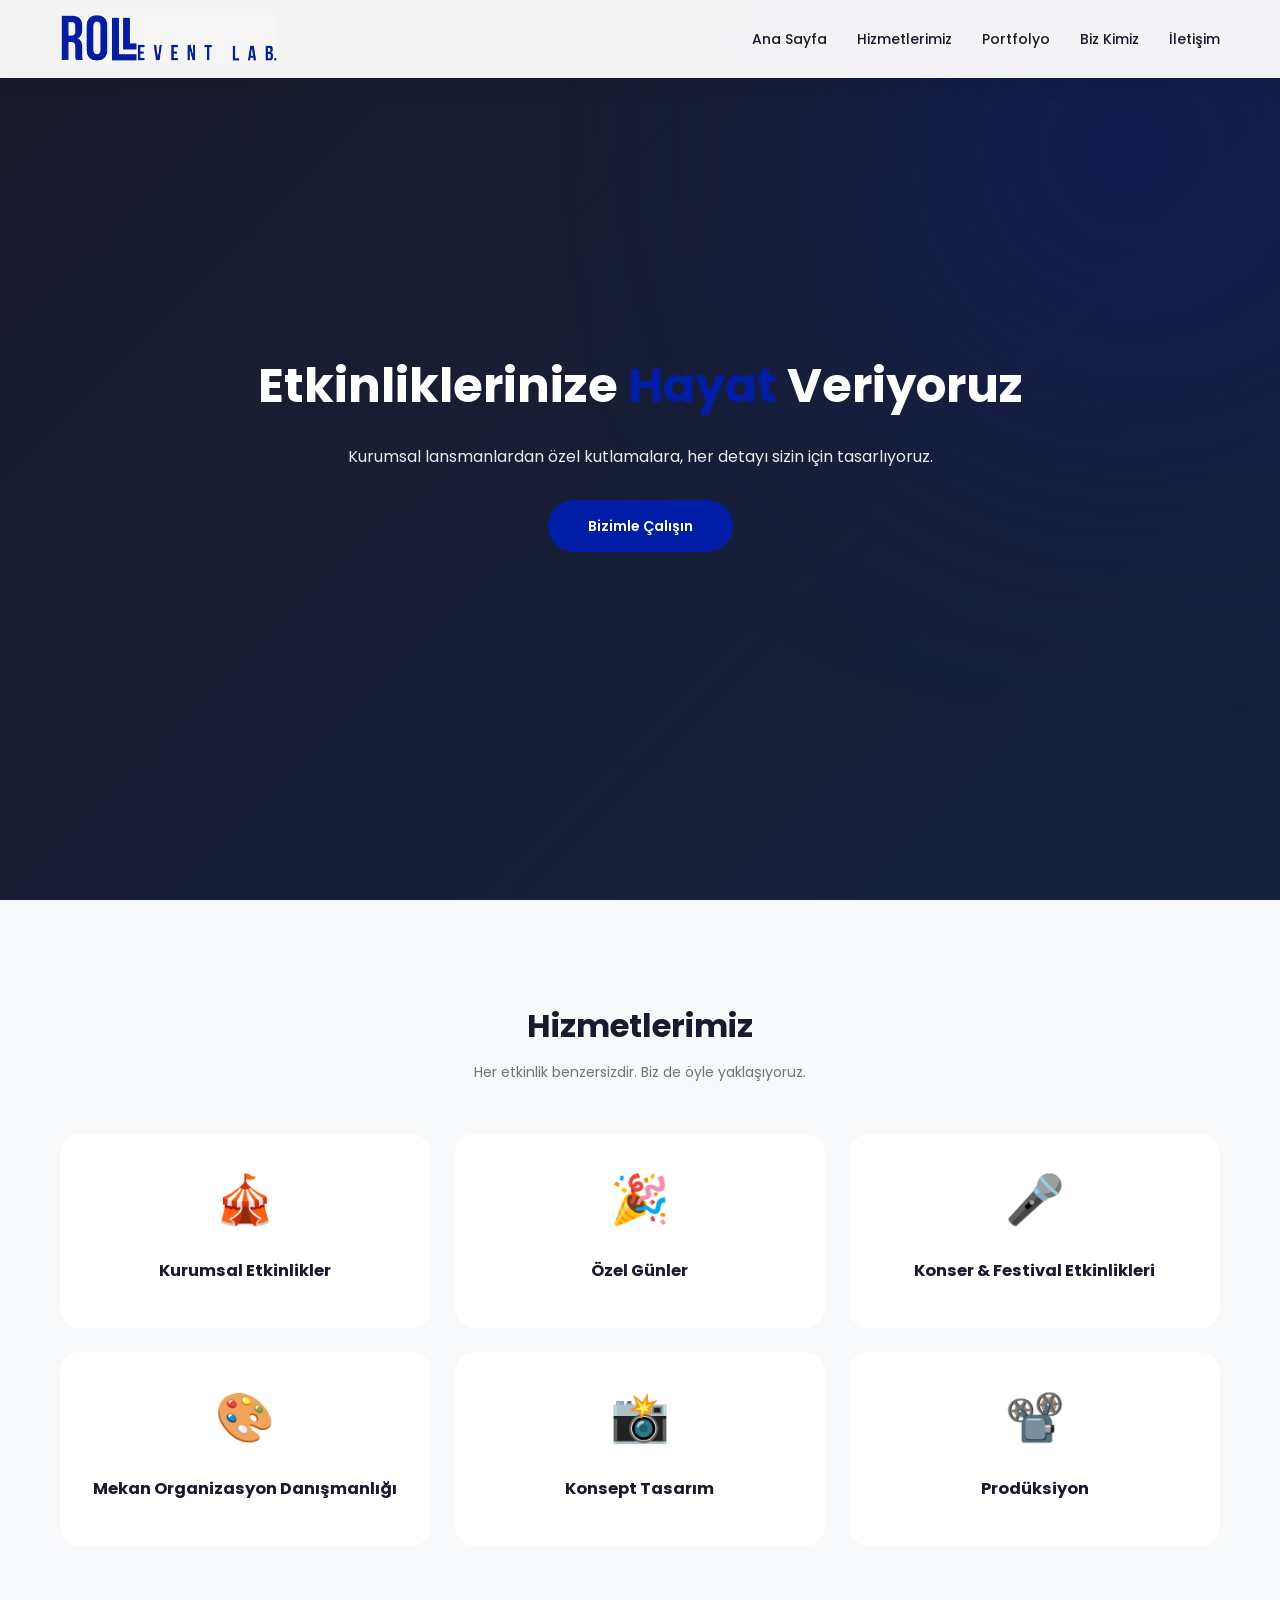
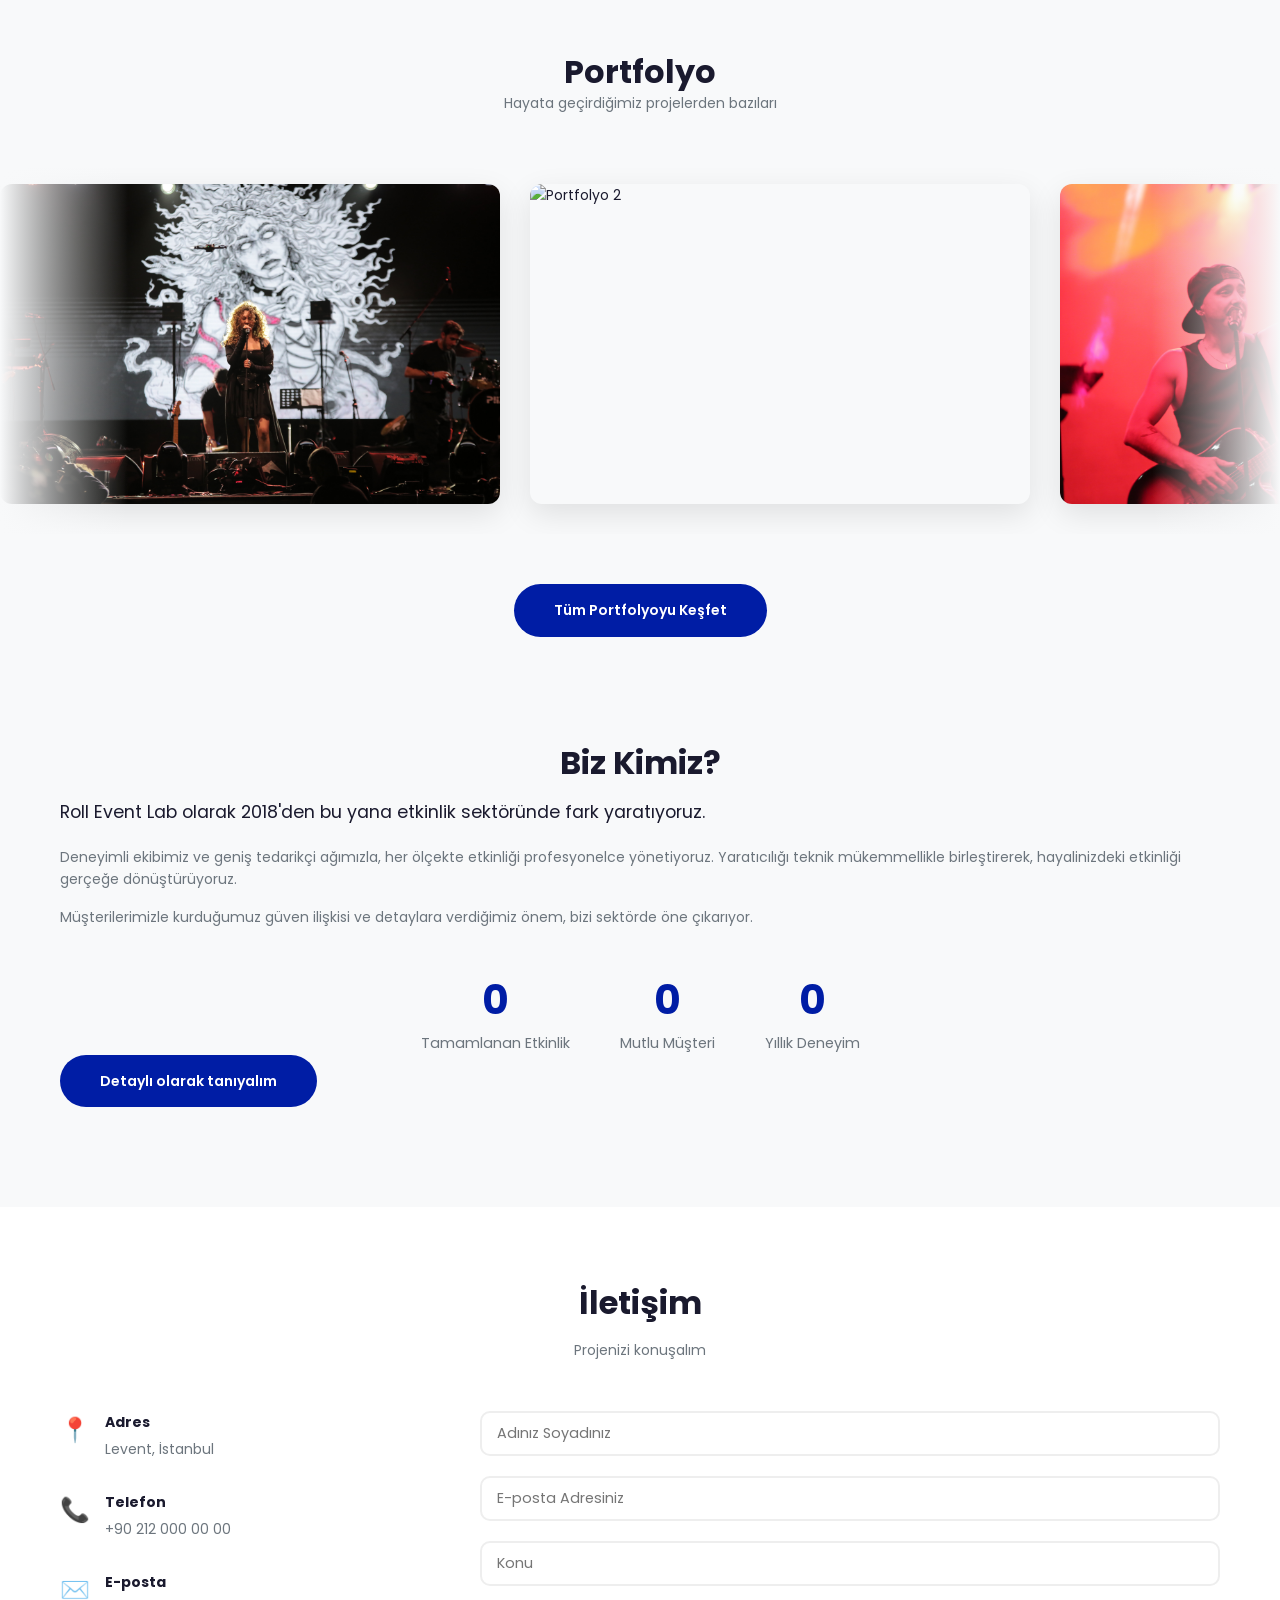
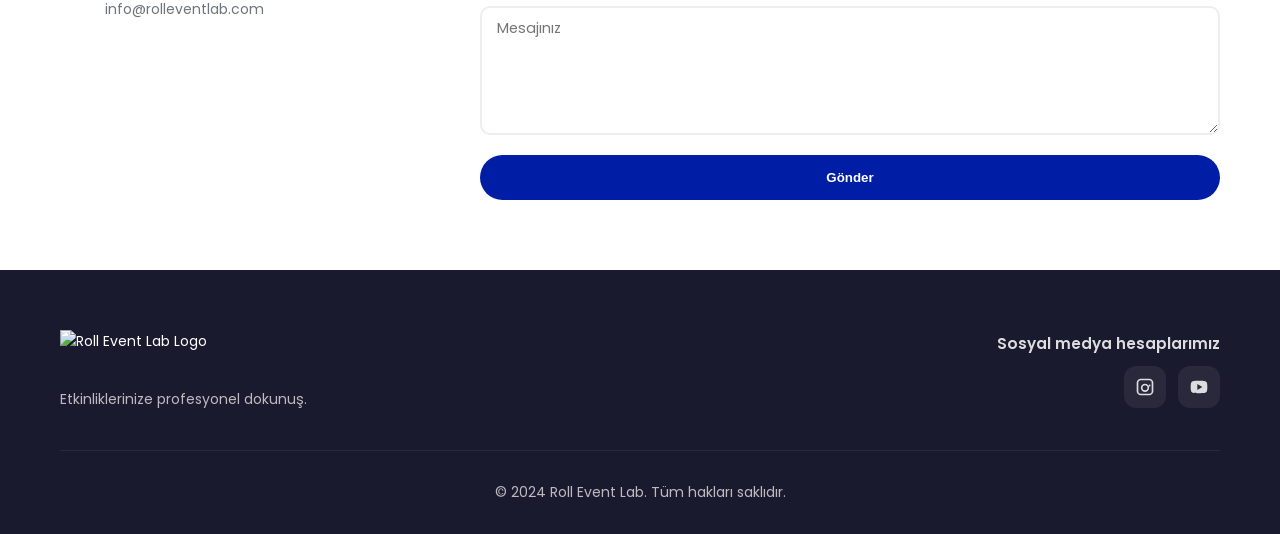
==== index.html @ 94742349 "Initial commit" ====
<!DOCTYPE html>
<html lang="tr">

<head>
    <meta charset="UTF-8">
    <meta name="viewport" content="width=device-width, initial-scale=1.0">
    <title>Roll Event Lab | Etkinlik & Organizasyon</title>
    <link rel="stylesheet" href="css.css">
    <link href="https://fonts.googleapis.com/css2?family=Poppins:wght@300;400;500;600;700&display=swap"
        rel="stylesheet">
</head>

<body>
    <!-- Navbar -->
    <nav class="navbar">
        <div class="container">
            <a href="#" class="logo"><img src="images/logo.svg" alt="Roll Event Lab Logo"></a>
            <ul class="nav-links">
                <li><a href="#anasayfa">Ana Sayfa</a></li>
                <li><a href="#hizmetler">Hizmetlerimiz</a></li>
                <li><a href="portfolyo.html">Portfolyo</a></li>
                <li><a href="biz-kimiz.html">Biz Kimiz</a></li>
                <li><a href="#iletisim">İletişim</a></li>
            </ul>
            <div class="hamburger">
                <span></span>
                <span></span>
                <span></span>
            </div>
        </div>
    </nav>

    <!-- Hero Section -->
    <section id="anasayfa" class="hero">
        <div class="hero-content">
            <h1>Etkinliklerinize <span>Hayat</span> Veriyoruz</h1>
            <p>Kurumsal lansmanlardan özel kutlamalara, her detayı sizin için tasarlıyoruz.</p>
            <a href="#iletisim" class="btn">Bizimle Çalışın</a>
        </div>
    </section>

    <!-- Hizmetler -->
    <section id="hizmetler" class="services">
        <div class="container">
            <h2 class="section-title">Hizmetlerimiz</h2>
            <p class="section-subtitle">Her etkinlik benzersizdir. Biz de öyle yaklaşıyoruz.</p>

            <div class="services-grid">
                <a href="kurumsal-etkinlikler.html" class="service-card">
                    <div class="service-icon">🎪</div>
                    <h3>Kurumsal Etkinlikler</h3>
                </a>
                <a href="ozel-gunler.html" class="service-card">
                    <div class="service-icon">🎉</div>
                    <h3>Özel Günler</h3>
                </a>
                <a href="konser-festival.html" class="service-card">
                    <div class="service-icon">🎤</div>
                    <h3>Konser & Festival Etkinlikleri</h3>
                </a>
                <a href="mekan-danismanligi.html" class="service-card">
                    <div class="service-icon">🎨</div>
                    <h3>Mekan Organizasyon Danışmanlığı</h3>
                </a>
                <a href="konsept-tasarim.html" class="service-card">
                    <div class="service-icon">📸</div>
                    <h3>Konsept Tasarım</h3>
                </a>
                <a href="produksiyon.html" class="service-card">
                    <div class="service-icon">📽️</div>
                    <h3>Prodüksiyon</h3>
                </a>
            </div>
        </div>
    </section>

    <!-- Portfolyo (Horizontal Marquee) -->
    <section id="portfolyo" class="portfolio-marquee-section">
        <div class="container">
            <h2 class="section-title">Portfolyo</h2>
            <p class="section-subtitle" style="margin-top: -15px; margin-bottom: 40px;">Hayata geçirdiğimiz projelerden
                bazıları</p>
        </div>

        <div class="hm-wrapper">
            <div class="hm-track">
                <!-- Original set -->
                <div class="hm-item"><img src="images/senasener.JPG" alt="Portfolyo 1" loading="lazy"></div>
                <div class="hm-item"><img src="images/canozan.JPG" alt="Portfolyo 2" loading="lazy"></div>
                <div class="hm-item"><img src="images/manga.JPG" alt="Portfolyo 3" loading="lazy"></div>
                <div class="hm-item"><img src="images/pinhani.JPG" alt="Portfolyo 4" loading="lazy"></div>
                <div class="hm-item"><img src="images/tnk.JPG" alt="Portfolyo 5" loading="lazy"></div>
                <!-- Duplicate set for infinite scroll -->
                <div class="hm-item"><img src="images/senasener.JPG" alt="Portfolyo 1" loading="lazy"></div>
                <div class="hm-item"><img src="images/canozan.JPG" alt="Portfolyo 2" loading="lazy"></div>
                <div class="hm-item"><img src="images/manga.JPG" alt="Portfolyo 3" loading="lazy"></div>
                <div class="hm-item"><img src="images/pinhani.JPG" alt="Portfolyo 4" loading="lazy"></div>
                <div class="hm-item"><img src="images/tnk.JPG" alt="Portfolyo 5" loading="lazy"></div>
            </div>
        </div>

        <div class="container" style="text-align: center; margin-top: 50px;">
            <a href="portfolyo.html" class="btn">Tüm Portfolyoyu Keşfet</a>
        </div>
    </section>

    <!-- Biz Kimiz -->
    <section id="hakkimizda" class="about">
        <div class="container">
            <div class="about-content">
                <div class="about-text">
                    <h2 class="section-title">Biz Kimiz?</h2>
                    <p class="lead">Roll Event Lab olarak 2018'den bu yana etkinlik sektöründe fark yaratıyoruz.</p>
                    <p>Deneyimli ekibimiz ve geniş tedarikçi ağımızla, her ölçekte etkinliği profesyonelce yönetiyoruz.
                        Yaratıcılığı teknik mükemmellikle birleştirerek, hayalinizdeki etkinliği gerçeğe dönüştürüyoruz.
                    </p>
                    <p>Müşterilerimizle kurduğumuz güven ilişkisi ve detaylara verdiğimiz önem, bizi sektörde öne
                        çıkarıyor.</p>

                    <div class="stats">
                        <div class="stat">
                            <span class="stat-number" data-target="500" data-suffix="+">0</span>
                            <span class="stat-label">Tamamlanan Etkinlik</span>
                        </div>
                        <div class="stat">
                            <span class="stat-number" data-target="150" data-suffix="+">0</span>
                            <span class="stat-label">Mutlu Müşteri</span>
                        </div>
                        <div class="stat">
                            <span class="stat-number" data-target="6">0</span>
                            <span class="stat-label">Yıllık Deneyim</span>
                        </div>
                    </div>

                    <a href="biz-kimiz.html" class="btn about-btn">Detaylı olarak tanıyalım</a>
                </div>
            </div>
        </div>
    </section>

    <!-- İletişim -->
    <section id="iletisim" class="contact">
        <div class="container">
            <h2 class="section-title">İletişim</h2>
            <p class="section-subtitle">Projenizi konuşalım</p>

            <div class="contact-wrapper">
                <div class="contact-info">
                    <div class="contact-item">
                        <span class="contact-icon">📍</span>
                        <div>
                            <h4>Adres</h4>
                            <p>Levent, İstanbul</p>
                        </div>
                    </div>
                    <div class="contact-item">
                        <span class="contact-icon">📞</span>
                        <div>
                            <h4>Telefon</h4>
                            <p>+90 212 000 00 00</p>
                        </div>
                    </div>
                    <div class="contact-item">
                        <span class="contact-icon">✉️</span>
                        <div>
                            <h4>E-posta</h4>
                            <p>info@rolleventlab.com</p>
                        </div>
                    </div>
                </div>

                <form class="contact-form" id="iletisim-formu" action="https://formspree.io/f/YOUR_FORM_ID_HERE"
                    method="POST">
                    <label for="ad_soyad" class="sr-only">Adınız Soyadınız</label>
                    <input type="text" id="ad_soyad" name="ad_soyad" placeholder="Adınız Soyadınız"
                        aria-label="Adınız Soyadınız" required>

                    <label for="eposta" class="sr-only">E-posta Adresiniz</label>
                    <input type="email" id="eposta" name="email" placeholder="E-posta Adresiniz"
                        aria-label="E-posta Adresiniz" required>

                    <label for="konu" class="sr-only">Konu</label>
                    <input type="text" id="konu" name="konu" placeholder="Konu" aria-label="Konu">

                    <label for="mesaj" class="sr-only">Mesajınız</label>
                    <textarea id="mesaj" name="mesaj" placeholder="Mesajınız" aria-label="Mesajınız" rows="5"
                        required></textarea>

                    <button type="submit" class="btn" id="submit-button">Gönder</button>
                    <p id="form-status" style="display: none; margin-top: 15px; font-weight: 500; font-size: 0.9rem;">
                    </p>
                </form>
            </div>
        </div>
    </section>

    <!-- Footer -->
    <footer class="footer">
        <div class="container">
            <div class="footer-content">
                <div class="footer-brand">
                    <a href="#" class="logo"><img src="images/logo.jpg" alt="Roll Event Lab Logo"></a>
                    <p>Etkinliklerinize profesyonel dokunuş.</p>
                </div>
                <div class="footer-social">
                    <p class="footer-social-title">Sosyal medya hesaplarımız</p>
                    <div class="footer-social-links">
                        <a class="social-link" href="https://www.instagram.com/rolleventlab/" target="_blank"
                            rel="noopener noreferrer" aria-label="Instagram">
                            <svg viewBox="0 0 24 24" aria-hidden="true" focusable="false">
                                <path
                                    d="M7 2h10a5 5 0 0 1 5 5v10a5 5 0 0 1-5 5H7a5 5 0 0 1-5-5V7a5 5 0 0 1 5-5zm10 2H7a3 3 0 0 0-3 3v10a3 3 0 0 0 3 3h10a3 3 0 0 0 3-3V7a3 3 0 0 0-3-3zm-5 4a5 5 0 1 1 0 10 5 5 0 0 1 0-10zm0 2a3 3 0 1 0 0 6 3 3 0 0 0 0-6zm5.5-.9a1.1 1.1 0 1 1 0 2.2 1.1 1.1 0 0 1 0-2.2z" />
                            </svg>
                        </a>
                        <a class="social-link" href="https://www.youtube.com/@mabollaplus" target="_blank"
                            rel="noopener noreferrer" aria-label="YouTube">
                            <svg viewBox="0 0 24 24" aria-hidden="true" focusable="false">
                                <path
                                    d="M21.6 7.2a3 3 0 0 0-2.1-2.1C17.6 4.6 12 4.6 12 4.6s-5.6 0-7.5.5A3 3 0 0 0 2.4 7.2 31.7 31.7 0 0 0 2 12a31.7 31.7 0 0 0 .4 4.8 3 3 0 0 0 2.1 2.1c1.9.5 7.5.5 7.5.5s5.6 0 7.5-.5a3 3 0 0 0 2.1-2.1A31.7 31.7 0 0 0 22 12a31.7 31.7 0 0 0-.4-4.8zM10 15.5v-7l6 3.5-6 3.5z" />
                            </svg>
                        </a>
                    </div>
                </div>
            </div>
            <div class="footer-bottom">
                <p>&copy; 2024 Roll Event Lab. Tüm hakları saklıdır.</p>
            </div>
        </div>
    </footer>

    <script src="js.js"></script>
</body>

</html>
---- css.css ----
* {
    margin: 0;
    padding: 0;
    box-sizing: border-box;
}

:root {
    --primary: #001DA5;
    --secondary: #FF6B6B;
    --dark: #1a1a2e;
    --light: #f8f9fa;
    --gray: #6c757d;
}

body {
    font-family: 'Poppins', sans-serif;
    color: var(--dark);
    line-height: 1.6;
    font-size: 14px;
}

.container {
    max-width: 1200px;
    margin: 0 auto;
    padding: 0 20px;
}

/* Navbar */
.navbar {
    position: fixed;
    top: 0;
    width: 100%;
    background: rgba(255, 255, 255, 0.95);
    backdrop-filter: blur(10px);
    z-index: 1000;
    padding: 15px 0;
    box-shadow: 0 2px 20px rgba(0,0,0,0.1);
}

.navbar .container {
    display: flex;
    justify-content: space-between;
    align-items: center;
}

.logo {
    display: flex;
    align-items: center;
    text-decoration: none;
}

.logo img {
    height: 48px;
    width: auto;
    object-fit: contain;
    transition: transform 0.3s ease;
}

.logo:hover img {
    transform: scale(1.03);
}

.logo span {
    color: var(--primary);
    font-weight: 400;
}

.nav-links {
    display: flex;
    list-style: none;
    gap: 30px;
}

.nav-links a {
    text-decoration: none;
    color: var(--dark);
    font-weight: 500;
    transition: color 0.3s;
}

.nav-links a:hover {
    color: var(--primary);
}

.nav-item-has-dropdown {
    position: relative;
}

.nav-dropdown {
    position: absolute;
    top: 130%;
    left: 0;
    list-style: none;
    padding: 10px 0;
    margin: 0;
    min-width: 190px;
    background: #fff;
    box-shadow: 0 12px 30px rgba(0,0,0,0.12);
    border-radius: 12px;
    display: none;
    z-index: 1100;
}

.nav-dropdown li a {
    display: block;
    padding: 8px 16px;
    font-size: 0.9rem;
    color: var(--dark);
    white-space: nowrap;
}

.nav-dropdown li a:hover {
    background: rgba(108, 99, 255, 0.06);
    color: var(--primary);
}

@media (hover: hover) {
    .nav-item-has-dropdown:hover .nav-dropdown {
        display: block;
    }
}

.hamburger {
    display: none;
    flex-direction: column;
    cursor: pointer;
    gap: 5px;
}

.hamburger span {
    width: 25px;
    height: 3px;
    background: var(--dark);
    transition: 0.3s;
}

/* Hero */
.hero {
    height: 100vh;
    background: linear-gradient(135deg, var(--dark) 0%, #16213e 100%);
    display: flex;
    align-items: center;
    justify-content: center;
    text-align: center;
    color: white;
    position: relative;
    overflow: hidden;
}

.hero::before {
    content: '';
    position: absolute;
    width: 500px;
    height: 500px;
    background: var(--primary);
    border-radius: 50%;
    filter: blur(150px);
    opacity: 0.3;
    top: -100px;
    right: -100px;
}

.hero-content {
    z-index: 1;
}

.hero h1 {
    font-size: 3rem;
    margin-bottom: 20px;
    font-weight: 700;
}

.hero h1 span {
    color: var(--primary);
}

.hero p {
    font-size: 1rem;
    margin-bottom: 30px;
    opacity: 0.9;
}

.btn {
    display: inline-block;
    padding: 15px 40px;
    background: var(--primary);
    color: white;
    text-decoration: none;
    border-radius: 50px;
    font-weight: 600;
    transition: transform 0.3s, box-shadow 0.3s;
    border: none;
    cursor: pointer;
}

.btn:hover {
    transform: translateY(-3px);
    box-shadow: 0 10px 30px rgba(108, 99, 255, 0.4);
}

/* Section Titles */
.section-title {
    font-size: 2rem;
    text-align: center;
    margin-bottom: 10px;
}

.section-subtitle {
    text-align: center;
    color: var(--gray);
    margin-bottom: 50px;
}

/* Services */
.services {
    padding: 100px 0;
    background: var(--light);
}

.services-grid {
    display: grid;
    grid-template-columns: repeat(3, minmax(0, 1fr));
    gap: 24px;
}

.service-card {
    background: white;
    padding: 28px 22px;
    border-radius: 20px;
    text-align: center;
    transition: transform 0.3s, box-shadow 0.3s;
    text-decoration: none;
    display: block;
    color: inherit;
}

.service-card:hover {
    transform: translateY(-10px);
    box-shadow: 0 20px 40px rgba(0,0,0,0.1);
}

.service-icon {
    font-size: 3rem;
    margin-bottom: 20px;
}

.service-card h3 {
    margin-bottom: 15px;
    color: var(--dark);
}

.service-card p {
    color: var(--gray);
}

.service-sublist {
    list-style: none;
    margin-top: 15px;
    padding-left: 0;
    color: var(--gray);
    font-size: 0.9rem;
}

.service-sublist li {
    margin-bottom: 4px;
}

.service-sublist li::before {
    content: "•";
    margin-right: 6px;
    color: var(--primary);
}

/* Service Detail Pages */
.service-detail-hero {
    height: 60vh;
    min-height: 400px;
    background-size: cover;
    background-position: center;
    background-color: var(--dark);
    display: flex;
    align-items: center;
    justify-content: center;
    position: relative;
    color: white;
    text-align: center;
    margin-top: 60px;
}

.service-detail-hero::before {
    content: '';
    position: absolute;
    inset: 0;
    background: rgba(26, 26, 46, 0.7);
}

.service-detail-hero .hero-content {
    position: relative;
    z-index: 1;
    max-width: 800px;
    padding: 0 20px;
}

.service-detail-hero h1 {
    font-size: 3.5rem;
    margin-bottom: 20px;
    font-weight: 700;
}

.service-detail-hero p {
    font-size: 1.2rem;
    opacity: 0.9;
}

.service-sub-sections {
    padding: 80px 0;
    background: var(--light);
}

.sub-service-row {
    display: flex;
    align-items: center;
    gap: 50px;
    margin-bottom: 80px;
}

.sub-service-row:last-child {
    margin-bottom: 0;
}

.sub-service-row:nth-child(even) {
    flex-direction: row-reverse;
}

.sub-service-image {
    flex: 1;
    border-radius: 20px;
    overflow: hidden;
    box-shadow: 0 15px 35px rgba(0,0,0,0.1);
}

.sub-service-image img {
    width: 100%;
    height: 400px;
    object-fit: cover;
    display: block;
    background: #eef2f5; 
}

.sub-service-text {
    flex: 1;
}

.sub-service-text h2 {
    font-size: 2rem;
    color: var(--primary);
    margin-bottom: 20px;
}

.sub-service-text p {
    font-size: 1.1rem;
    color: var(--gray);
    line-height: 1.8;
}

/* Animated Scrolling Portfolio (Marquee) */
.scrolling-portfolio {
    display: flex;
    height: 100vh;
    padding-top: 70px; /* Navbar height */
    padding-bottom: 0;
    overflow: hidden;
    gap: 0;
    background: var(--dark);
    padding-inline: 0;
}

.scroll-column {
    flex: 1;
    overflow: hidden;
    position: relative;
    border-radius: 0;
}

.scroll-track {
    display: flex;
    flex-direction: column;
    gap: 0;
    width: 100%;
}

.scroll-column.up .scroll-track {
    animation: scroll-up 45s linear infinite;
}

.scroll-column.down .scroll-track {
    transform: translateY(-50%);
    animation: scroll-down 45s linear infinite;
}

.scroll-column:hover .scroll-track {
    animation-play-state: paused;
}

.scroll-item {
    width: 100%;
    position: relative;
    border-radius: 0;
    overflow: hidden;
    cursor: crosshair;
}

.scroll-item img {
    width: 100%;
    height: auto;
    display: block;
    transition: transform 0.5s ease;
    background: var(--dark);
}

.scroll-item:hover img {
    transform: scale(1.08); /* Hover'da hafif yakınlaşsın */
}

@keyframes scroll-up {
    0% { transform: translateY(0); }
    100% { transform: translateY(-50%); }
}

@keyframes scroll-down {
    0% { transform: translateY(-50%); }
    100% { transform: translateY(0); }
}

/* Portfolio (Homepage) */
.portfolio {
    padding: 100px 0;
}

.portfolio-grid {
    column-count: 3;
    column-gap: 25px;
}

.portfolio-item {
    position: relative;
    border-radius: 20px;
    overflow: hidden;
    cursor: pointer;
    margin-bottom: 25px;
    break-inside: avoid;
}

.portfolio-image {
    width: 100%;
    height: 260px;
    object-fit: cover;
    object-position: center;
    display: block;
    transition: transform 0.5s;
}

/* Ekran Okuyucular İçin Erişilebilirlik (Accessibility) */
.sr-only {
    position: absolute;
    width: 1px;
    height: 1px;
    padding: 0;
    margin: -1px;
    overflow: hidden;
    clip: rect(0, 0, 0, 0);
    white-space: nowrap;
    border-width: 0;
}

.portfolio-overlay {
    position: absolute;
    bottom: 0;
    left: 0;
    right: 0;
    padding: 30px;
    background: linear-gradient(transparent, rgba(0,0,0,0.8));
    color: white;
    transform: translateY(20px);
    opacity: 0;
    transition: 0.3s;
}

.portfolio-item:hover .portfolio-overlay {
    transform: translateY(0);
    opacity: 1;
}

.portfolio-item:hover .portfolio-image {
    transform: scale(1.1);
}

.portfolio-overlay h3 {
    font-size: 1.3rem;
    margin-bottom: 5px;
}

.portfolio-overlay p {
    opacity: 0.8;
    font-size: 0.9rem;
}

/* About */
.about {
    padding: 100px 0;
    background: var(--light);
}

.about-cards {
    margin-top: 50px;
    display: grid;
    grid-template-columns: repeat(auto-fit, minmax(260px, 1fr));
    gap: 24px;
}

.about-card {
    background: #fff;
    padding: 30px 24px;
    border-radius: 16px;
    text-align: center;
    box-shadow: 0 10px 30px rgba(0,0,0,0.06);
}

.about-card-icon {
    font-size: 2.2rem;
    margin-bottom: 12px;
}

.about-card-title {
    font-size: 1.3rem;
    margin-bottom: 10px;
}

.about-card p {
    color: var(--gray);
    font-size: 0.95rem;
    line-height: 1.6;
}

.about-text .lead {
    font-size: 1.1rem;
    color: var(--dark);
    margin-bottom: 20px;
}

.about-text p {
    color: var(--gray);
    margin-bottom: 15px;
}

.stats {
    display: flex;
    gap: 50px;
    margin-top: 40px;
    justify-content: center;
}

.stat {
    text-align: center;
}

.stat-number {
    display: block;
    font-size: 2.5rem;
    font-weight: 700;
    color: var(--primary);
}

.stat-label {
    color: var(--gray);
    font-size: 0.9rem;
}

/* Contact */
.contact {
    padding: 70px 0;
}

.contact-wrapper {
    display: grid;
    grid-template-columns: 1fr 2fr;
    gap: 50px;
}

.contact-item {
    display: flex;
    gap: 15px;
    margin-bottom: 30px;
}

.contact-icon {
    font-size: 1.5rem;
}

.contact-item h4 {
    margin-bottom: 5px;
}

.contact-item p {
    color: var(--gray);
}

.contact-form {
    display: flex;
    flex-direction: column;
    gap: 20px;
}

.contact-form input,
.contact-form textarea {
    padding: 10px 15px;
    border: 2px solid #eee;
    border-radius: 10px;
    font-family: inherit;
    font-size: 0.9rem;
    transition: border-color 0.3s;
}

.contact-form input:focus,
.contact-form textarea:focus {
    outline: none;
    border-color: var(--primary);
}

/* Footer */
.footer {
    background: var(--dark);
    color: white;
    padding: 60px 0 30px;
}

.footer-content {
    display: flex;
    justify-content: space-between;
    align-items: center;
    margin-bottom: 40px;
}

.footer-brand .logo {
    color: white;
}

.footer-brand p {
    margin-top: 10px;
    opacity: 0.7;
}

.footer-social {
    display: flex;
    flex-direction: column;
    align-items: flex-end;
    gap: 10px;
}

.footer-social-title {
    margin: 0;
    font-size: 0.95rem;
    font-weight: 600;
    opacity: 0.85;
}

.footer-social-links {
    display: flex;
    gap: 12px;
}

.footer-social a {
    color: white;
    text-decoration: none;
    opacity: 0.85;
    transition: opacity 0.2s, transform 0.2s, background 0.2s;
}

.social-link {
    width: 42px;
    height: 42px;
    display: inline-flex;
    align-items: center;
    justify-content: center;
    border-radius: 12px;
    background: rgba(255, 255, 255, 0.08);
}

.social-link svg {
    width: 20px;
    height: 20px;
    fill: currentColor;
}

.footer-social a:hover {
    opacity: 1;
    transform: translateY(-2px);
    background: rgba(255, 255, 255, 0.14);
}

.footer-bottom {
    text-align: center;
    padding-top: 30px;
    border-top: 1px solid rgba(255,255,255,0.1);
    opacity: 0.7;
}

/* Responsive */
@media (max-width: 768px) {
    .nav-links {
        position: fixed;
        top: 60px;
        left: 0;
        right: 0;
        background: white;
        flex-direction: column;
        gap: 15px;
        padding: 15px 20px;
        box-shadow: 0 10px 30px rgba(0,0,0,0.15);
        display: none;
        z-index: 1001;
    }
    
    .nav-links.active {
        display: flex;
    }

    .nav-item-has-dropdown {
        width: 100%;
    }

    .nav-dropdown {
        position: static;
        box-shadow: none;
        border-radius: 0;
        padding: 4px 0 0;
    }
    
    .hamburger {
        display: flex;
        z-index: 1002;
    }
    
    .hero h1 {
        font-size: 2.2rem;
    }
    
    .services-grid {
        grid-template-columns: repeat(1, minmax(0, 1fr));
    }
    
    .portfolio-grid {
        column-count: 1;
    }
    
    .contact-wrapper {
        grid-template-columns: 1fr;
    }
    
    .stats {
        flex-direction: column;
        gap: 20px;
    }
    
    .sub-service-row, .sub-service-row:nth-child(even) {
        flex-direction: column;
        gap: 30px;
    }
    
    .service-detail-hero h1 {
        font-size: 2.2rem;
    }
    
    .sub-service-image img {
        height: 250px;
    }
    
    .footer-content {
        flex-direction: column;
        text-align: center;
        gap: 30px;
    }
    
    .footer-social {
        align-items: center;
    }
}

/* --- Portfolio Modal (Popup) --- */
.portfolio-modal {
    position: fixed;
    top: 0;
    left: 0;
    width: 100vw;
    height: 100vh;
    background: rgba(10, 10, 20, 0.75);
    backdrop-filter: blur(15px);
    -webkit-backdrop-filter: blur(15px);
    z-index: 9999;
    display: flex;
    align-items: center;
    justify-content: center;
    opacity: 0;
    visibility: hidden;
    transition: opacity 0.4s ease, visibility 0.4s;
    padding: 20px;
}

.portfolio-modal.active {
    opacity: 1;
    visibility: visible;
}

.modal-content {
    background: #1e1e2f;
    border-radius: 20px;
    width: 100%;
    max-width: 900px;
    max-height: 90vh;
    display: flex;
    overflow: hidden;
    box-shadow: 0 30px 60px rgba(0,0,0,0.5);
    transform: translateY(30px) scale(0.95);
    transition: transform 0.4s cubic-bezier(0.165, 0.84, 0.44, 1);
    position: relative;
}

.portfolio-modal.active .modal-content {
    transform: translateY(0) scale(1);
}

.modal-close {
    position: absolute;
    top: 20px;
    right: 20px;
    width: 40px;
    height: 40px;
    background: rgba(255, 255, 255, 0.1);
    backdrop-filter: blur(5px);
    border-radius: 50%;
    display: flex;
    align-items: center;
    justify-content: center;
    cursor: pointer;
    font-size: 1.5rem;
    color: white;
    z-index: 10;
    transition: background 0.3s, transform 0.3s;
    border: none;
}

.modal-close:hover {
    background: rgba(255, 255, 255, 0.25);
    transform: scale(1.1);
}

.modal-image {
    flex: 1.3;
    background: #000;
}

.modal-image img {
    width: 100%;
    height: 100%;
    object-fit: cover;
    display: block;
}

.modal-text {
    flex: 1;
    padding: 40px;
    display: flex;
    flex-direction: column;
    justify-content: center;
}

.modal-text h2 {
    font-size: 2rem;
    color: var(--primary);
    margin-bottom: 15px;
    line-height: 1.2;
}

.modal-text p {
    font-size: 1.05rem;
    color: var(--light);
    line-height: 1.7;
    opacity: 0.9;
}

/* Slider in Modal */
.modal-slider {
    position: relative;
    width: 100%;
    height: 100%;
    overflow: hidden;
    background: #000;
}

.slider-track {
    display: flex;
    width: 100%;
    height: 100%;
    transition: transform 0.4s cubic-bezier(0.25, 1, 0.5, 1);
}

.slider-slide {
    min-width: 100%;
    height: 100%;
    position: relative;
    display: flex;
    align-items: center;
    justify-content: center;
}

.slider-slide img {
    width: 100%;
    height: 100%;
    object-fit: cover;
    display: block;
}

.slider-btn {
    position: absolute;
    top: 50%;
    transform: translateY(-50%);
    background: rgba(10, 10, 20, 0.6);
    color: white;
    border: none;
    width: 44px;
    height: 44px;
    border-radius: 50%;
    display: flex;
    align-items: center;
    justify-content: center;
    cursor: pointer;
    z-index: 10;
    transition: background 0.3s, transform 0.3s;
    font-size: 1.2rem;
    backdrop-filter: blur(5px);
}

.slider-btn:hover {
    background: var(--primary); 
    transform: translateY(-50%) scale(1.1);
}

.slider-btn.prev { left: 15px; }
.slider-btn.next { right: 15px; }

.slider-dots {
    position: absolute;
    bottom: 25px;
    left: 50%;
    transform: translateX(-50%);
    display: flex;
    gap: 8px;
    z-index: 10;
}

.slider-dot {
    width: 10px;
    height: 10px;
    border-radius: 50%;
    background: rgba(255, 255, 255, 0.3);
    cursor: pointer;
    transition: background 0.3s, transform 0.3s;
}

.slider-dot.active {
    background: white;
    transform: scale(1.3);
}

@media (max-width: 992px) {
    .scroll-column:nth-child(4) { display: none; } /* Tablette 3 kolon kalsın */
}

@media (max-width: 768px) {
    .modal-content {
        flex-direction: column;
        overflow-y: auto;
    }
    .modal-image {
        height: 300px;
        flex: none;
    }
    .modal-text {
        padding: 30px 20px;
    }
}

@media (max-width: 576px) {
    .scrolling-portfolio { padding-top: 60px; }
    .scroll-column:nth-child(3) { display: none; } /* Mobilde 2 kolon kalsın */
}

/* ------------------------------------------- */
/* Ana Sayfa: Yatay Akan Portfolyo (Marquee)   */
/* ------------------------------------------- */
.portfolio-marquee-section {
    padding: var(--section-padding) 0;
    background: var(--light);
    overflow: hidden; 
}

.hm-wrapper {
    position: relative;
    width: 100vw;
    height: 380px;
    overflow: hidden;
    display: flex;
    align-items: center;
    margin-left: calc(-50vw + 50%); /* Full width hack */
}

/* Sol ve sağ kenarlara fade efekti */
.hm-wrapper::before,
.hm-wrapper::after {
    content: '';
    position: absolute;
    top: 0;
    width: 10%;
    height: 100%;
    z-index: 2;
    pointer-events: none;
}
.hm-wrapper::before {
    left: 0;
    background: linear-gradient(to right, var(--light) 0%, transparent 100%);
}
.hm-wrapper::after {
    right: 0;
    background: linear-gradient(to left, var(--light) 0%, transparent 100%);
}

.hm-track {
    display: flex;
    gap: 30px;
    width: max-content;
    animation: hmScroll 35s linear infinite;
}

.hm-track:hover {
    animation-play-state: paused;
}

.hm-item {
    width: 500px;
    height: 320px;
    border-radius: 12px;
    overflow: hidden;
    position: relative;
    box-shadow: 0 10px 30px rgba(0, 0, 0, 0.1);
    transition: transform 0.4s ease, box-shadow 0.4s ease;
    cursor: auto;
}

.hm-item:hover {
    transform: translateY(-8px) scale(1.02);
    box-shadow: 0 15px 40px rgba(0, 0, 0, 0.15);
}

.hm-item img {
    width: 100%;
    height: 100%;
    object-fit: cover;
    display: block;
    transition: transform 0.6s ease;
}

.hm-item:hover img {
    transform: scale(1.06); 
}

@keyframes hmScroll {
    0% {
        transform: translateX(0);
    }
    100% {
        transform: translateX(calc(-50% - 15px)); 
    }
}

@media (max-width: 992px) {
    .hm-item {
        width: 350px;
        height: 250px;
    }
    .hm-wrapper { height: 300px; }
}

@media (max-width: 576px) {
    .hm-item {
        width: 280px;
        height: 200px;
    }
    .hm-wrapper { height: 250px; }
    .hm-wrapper::before, .hm-wrapper::after {
        width: 12%;
    }
}

/* ------------------------------------------- */
/* Portfolyo Sayfası: Filtrelenebilir Masonry Grid */
/* ------------------------------------------- */
.portfolio-page-header {
    padding-top: 150px;
    padding-bottom: 40px;
    background: var(--light);
}

.portfolio-filters {
    display: flex;
    justify-content: center;
    flex-wrap: wrap;
    gap: 15px;
    margin-top: 40px;
}

.filter-btn {
    padding: 10px 24px;
    background: transparent;
    border: 2px solid var(--primary);
    color: var(--primary);
    border-radius: 30px;
    font-weight: 500;
    cursor: pointer;
    transition: all 0.3s ease;
    font-family: 'Space Grotesk', sans-serif;
    letter-spacing: 0.5px;
}

.filter-btn:hover,
.filter-btn.active {
    background: var(--primary);
    color: white;
}

.portfolio-grid-container {
    padding-bottom: 100px;
    min-height: 50vh;
}

.portfolio-gallery {
    display: grid;
    grid-template-columns: repeat(auto-fill, minmax(300px, 1fr));
    gap: 30px;
    transition: all 0.5s ease;
}

.gallery-item {
    position: relative;
    border-radius: 12px;
    overflow: hidden;
    aspect-ratio: 4/5;
    cursor: pointer;
    box-shadow: 0 4px 15px rgba(0,0,0,0.05);
    transition: transform 0.4s ease, opacity 0.4s ease, box-shadow 0.4s ease;
}

.gallery-item.hidden {
    display: none;
}

.gallery-item img {
    width: 100%;
    height: 100%;
    object-fit: cover;
    display: block;
    transition: transform 0.6s ease;
}

.gallery-item:hover img {
    transform: scale(1.08);
}

.gallery-overlay {
    position: absolute;
    bottom: 0; left: 0; width: 100%;
    padding: 60px 20px 20px;
    background: linear-gradient(to top, rgba(0,0,0,0.9), transparent);
    color: white;
    transform: translateY(10px);
    opacity: 0;
    transition: all 0.4s ease;
}

.gallery-item:hover .gallery-overlay {
    transform: translateY(0);
    opacity: 1;
}

.gallery-overlay h3 {
    margin-bottom: 5px;
    font-size: 1.25rem;
    font-weight: 600;
}

.gallery-overlay span {
    font-size: 0.85rem;
    color: var(--primary-light, #9d96ff);
    text-transform: uppercase;
    letter-spacing: 1.5px;
    font-weight: 500;
}
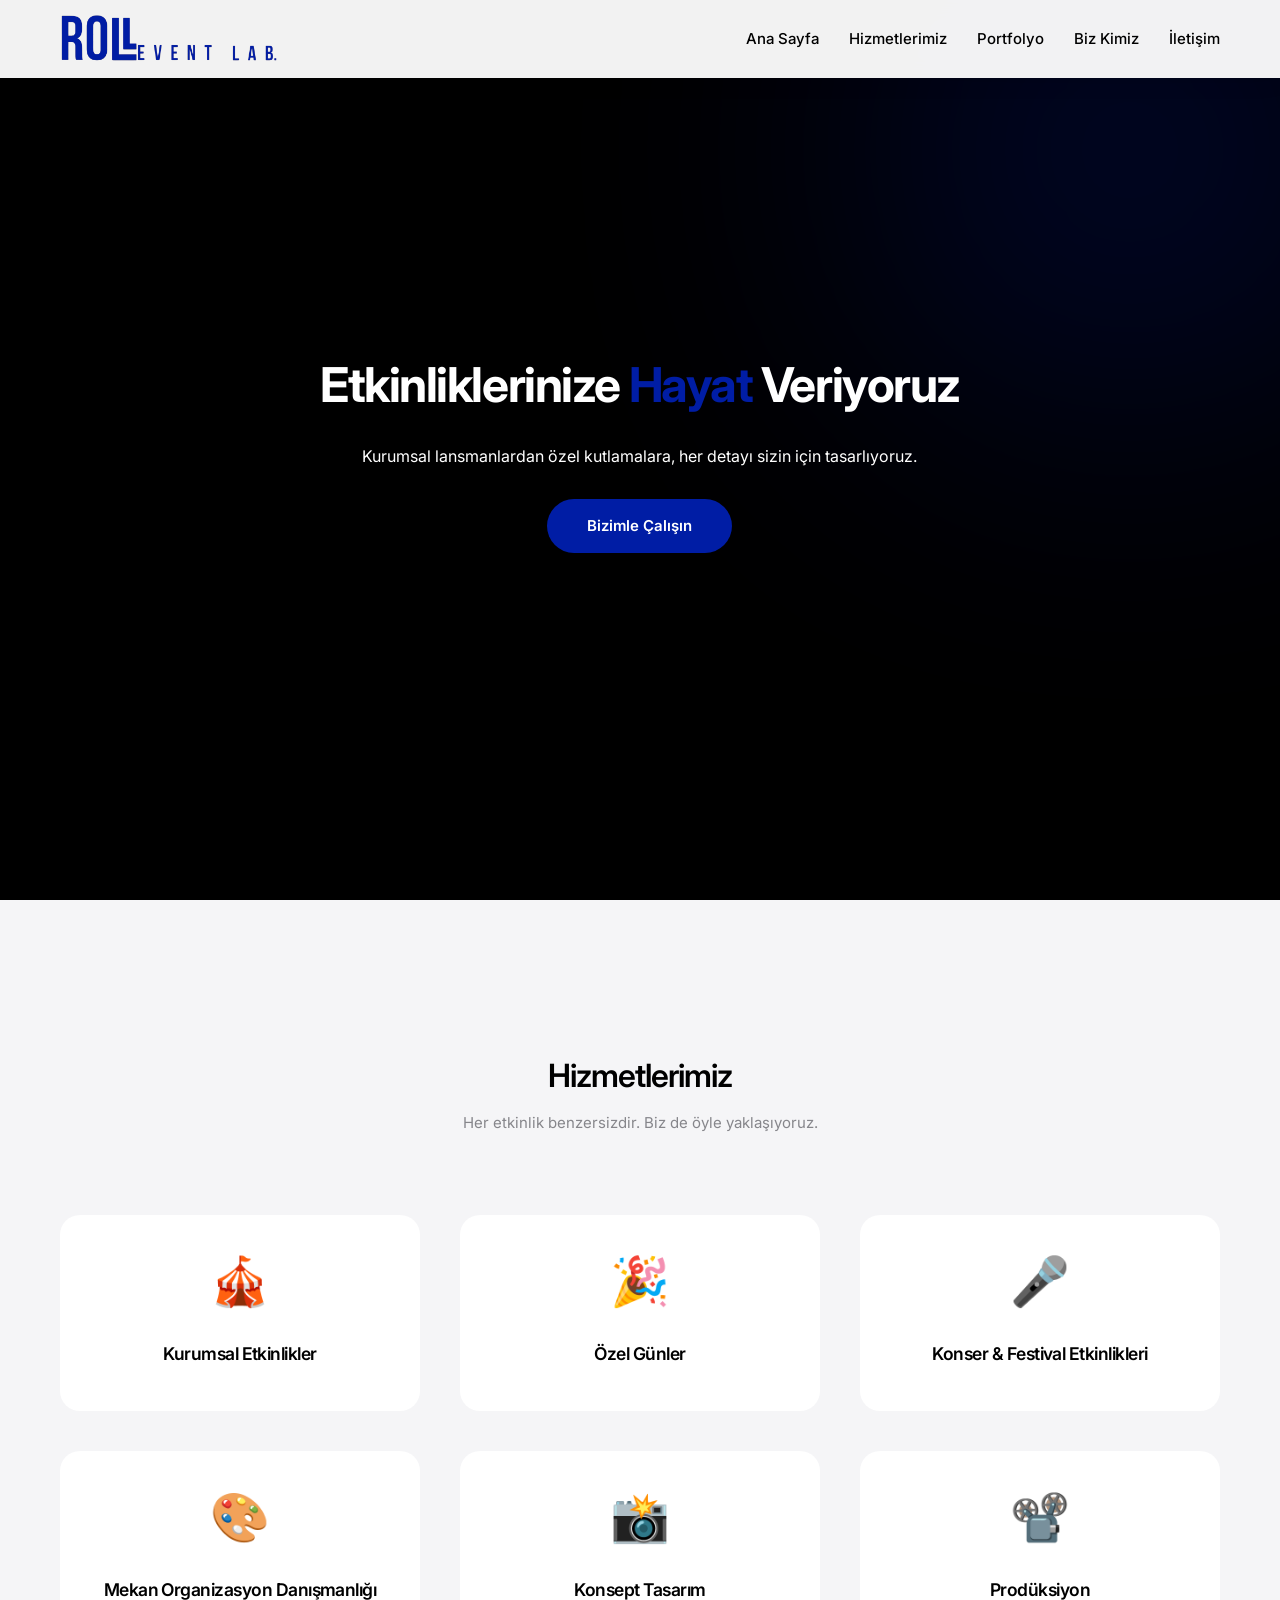
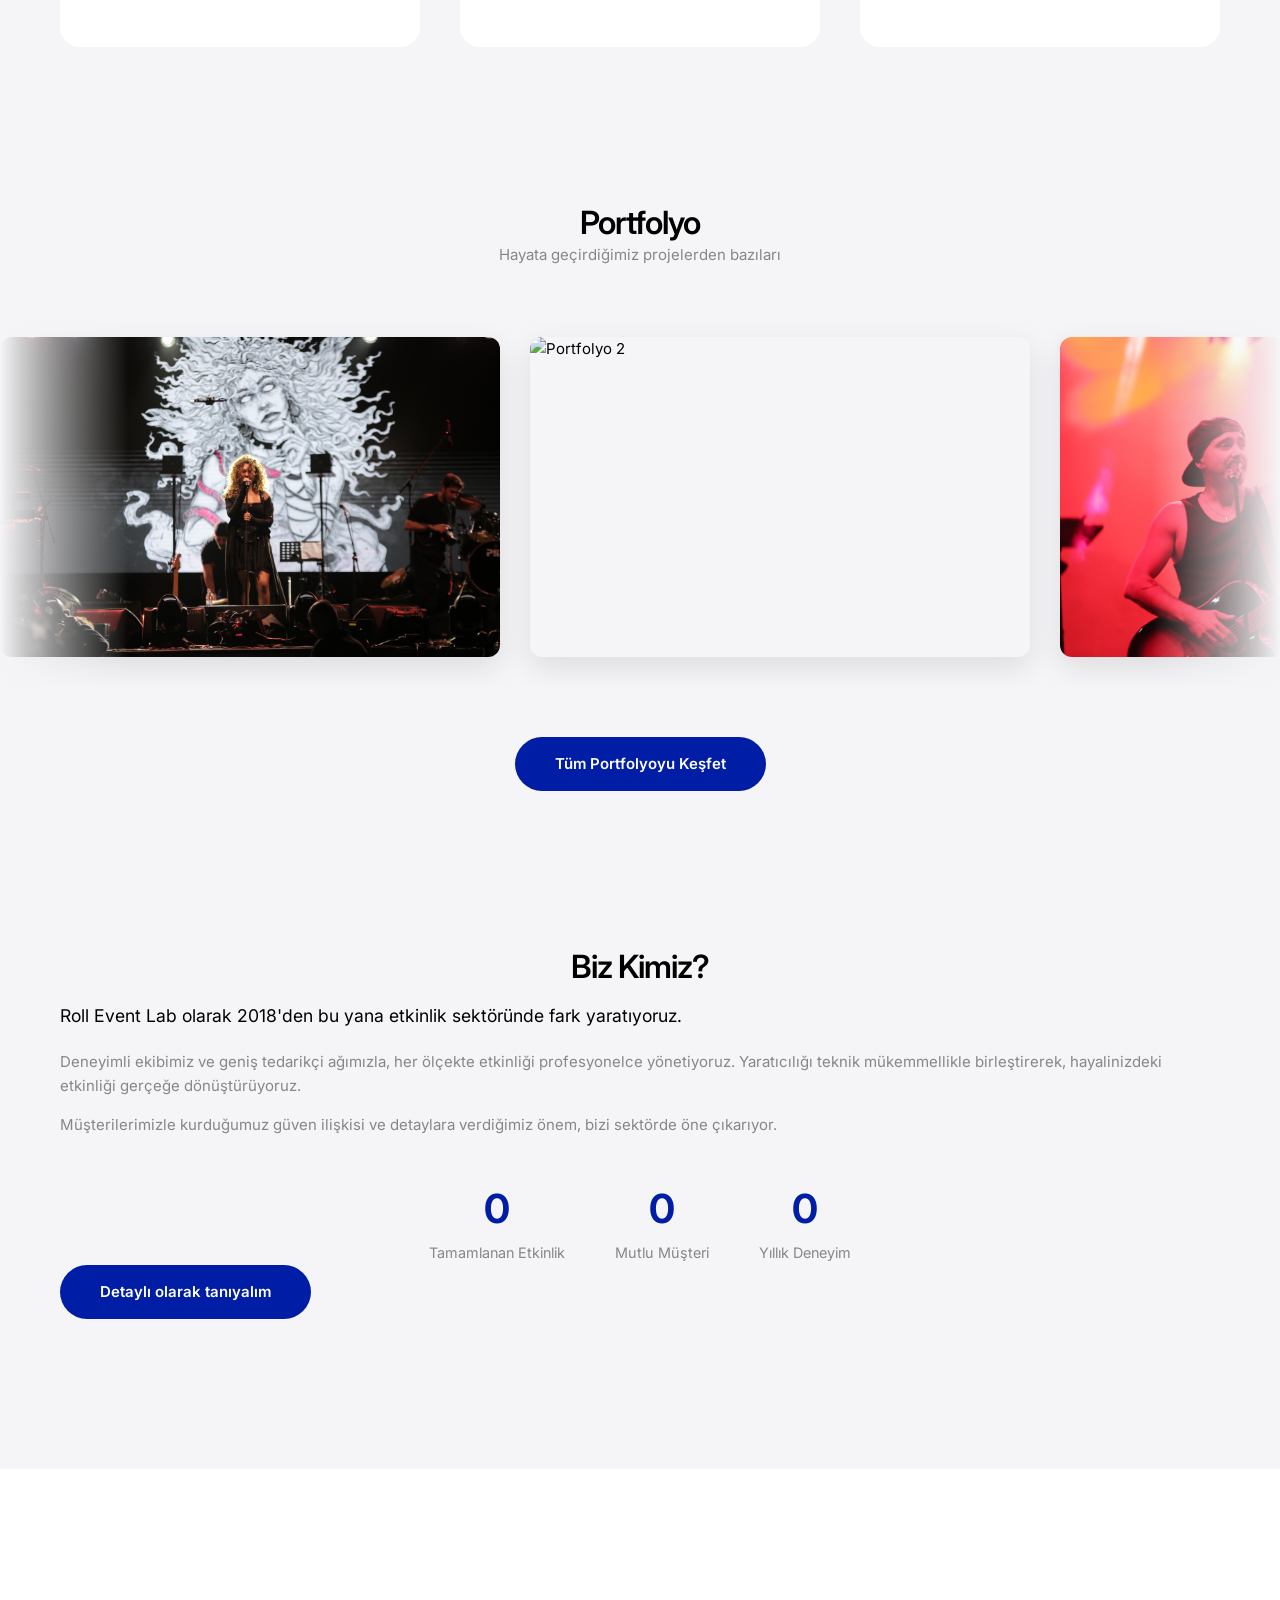
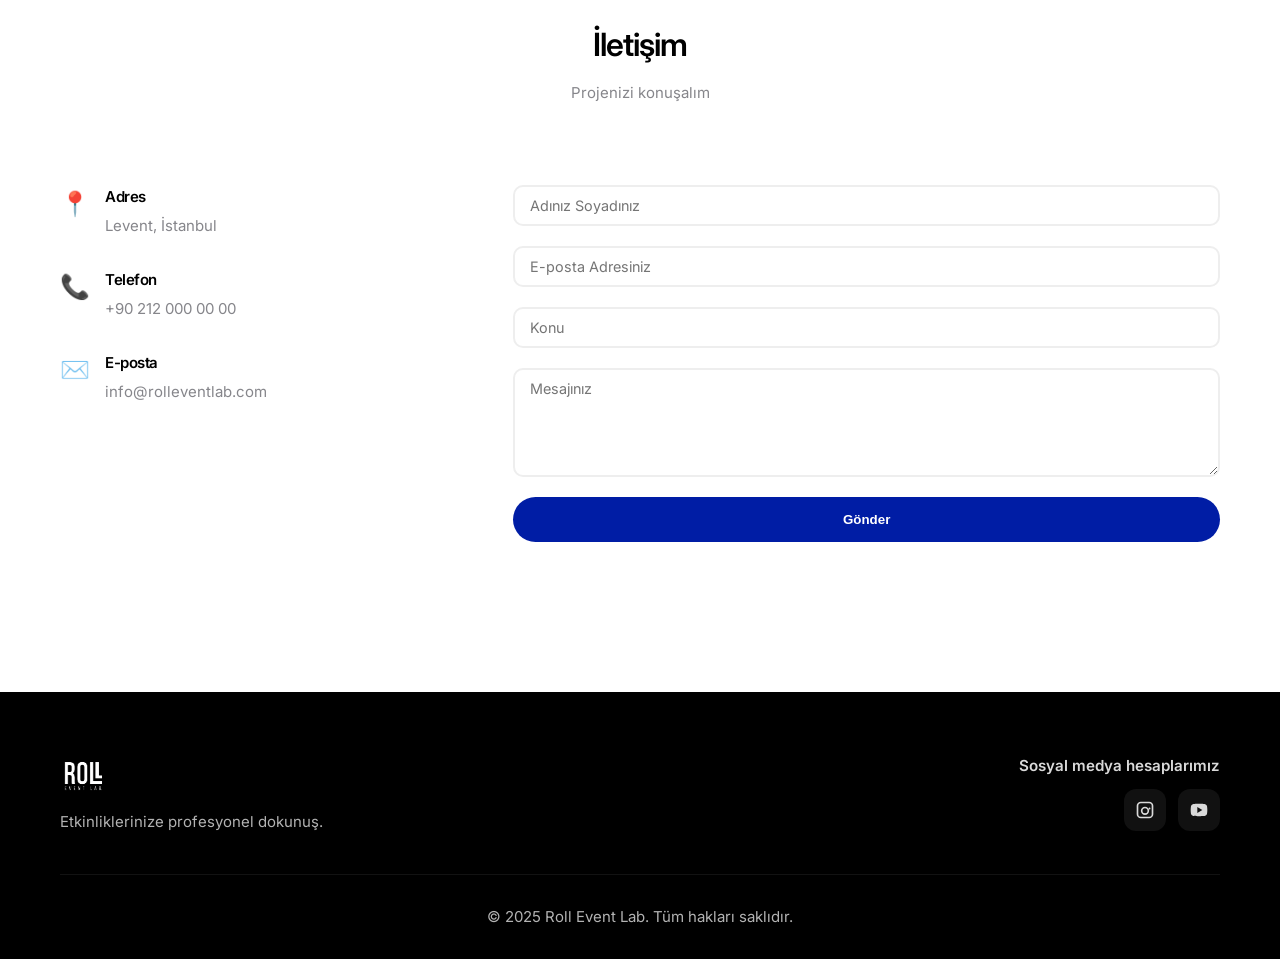
==== commit dfb67129: "add" ====
--- a/index.html
+++ b/index.html
@@ -6,7 +6,7 @@
     <meta name="viewport" content="width=device-width, initial-scale=1.0">
     <title>Roll Event Lab | Etkinlik & Organizasyon</title>
     <link rel="stylesheet" href="css.css">
-    <link href="https://fonts.googleapis.com/css2?family=Poppins:wght@300;400;500;600;700&display=swap"
+    <link href="https://fonts.googleapis.com/css2?family=Inter:wght@300;400;500;600;700&display=swap"
         rel="stylesheet">
 </head>
 
@@ -14,7 +14,7 @@
     <!-- Navbar -->
     <nav class="navbar">
         <div class="container">
-            <a href="#" class="logo"><img src="images/logo.svg" alt="Roll Event Lab Logo"></a>
+            <a href="#" class="logo"><img src="images/headerlogo.svg" alt="Roll Event Lab Logo"></a>
             <ul class="nav-links">
                 <li><a href="#anasayfa">Ana Sayfa</a></li>
                 <li><a href="#hizmetler">Hizmetlerimiz</a></li>
@@ -199,7 +199,7 @@
         <div class="container">
             <div class="footer-content">
                 <div class="footer-brand">
-                    <a href="#" class="logo"><img src="images/logo.jpg" alt="Roll Event Lab Logo"></a>
+                    <a href="#" class="logo"><img src="images/footer.svg" alt="Roll Event Lab Logo"></a>
                     <p>Etkinliklerinize profesyonel dokunuş.</p>
                 </div>
                 <div class="footer-social">
@@ -223,7 +223,7 @@
                 </div>
             </div>
             <div class="footer-bottom">
-                <p>&copy; 2024 Roll Event Lab. Tüm hakları saklıdır.</p>
+                <p>&copy; 2025 Roll Event Lab. Tüm hakları saklıdır.</p>
             </div>
         </div>
     </footer>
--- a/css.css
+++ b/css.css
@@ -7,16 +7,23 @@
 :root {
     --primary: #001DA5;
     --secondary: #FF6B6B;
-    --dark: #1a1a2e;
-    --light: #f8f9fa;
-    --gray: #6c757d;
+    --dark: #000000;
+    --light: #f5f5f7;
+    --gray: #86868b;
 }
 
 body {
-    font-family: 'Poppins', sans-serif;
+    font-family: -apple-system, BlinkMacSystemFont, "Inter", "SF Pro Display", "Segoe UI", Roboto, Helvetica, Arial, sans-serif;
     color: var(--dark);
     line-height: 1.6;
-    font-size: 14px;
+    font-size: 15px;
+    -webkit-font-smoothing: antialiased;
+    -moz-osx-font-smoothing: grayscale;
+}
+
+h1, h2, h3, h4, h5, h6 {
+    letter-spacing: -0.03em;
+    font-weight: 600;
 }
 
 .container {
@@ -34,7 +41,7 @@
     backdrop-filter: blur(10px);
     z-index: 1000;
     padding: 15px 0;
-    box-shadow: 0 2px 20px rgba(0,0,0,0.1);
+    box-shadow: 0 2px 20px rgba(0, 0, 0, 0.1);
 }
 
 .navbar .container {
@@ -95,7 +102,7 @@
     margin: 0;
     min-width: 190px;
     background: #fff;
-    box-shadow: 0 12px 30px rgba(0,0,0,0.12);
+    box-shadow: 0 12px 30px rgba(0, 0, 0, 0.12);
     border-radius: 12px;
     display: none;
     z-index: 1100;
@@ -137,7 +144,7 @@
 /* Hero */
 .hero {
     height: 100vh;
-    background: linear-gradient(135deg, var(--dark) 0%, #16213e 100%);
+    background: #000000;
     display: flex;
     align-items: center;
     justify-content: center;
@@ -164,10 +171,23 @@
     z-index: 1;
 }
 
+@keyframes fadeUp {
+    0% {
+        opacity: 0;
+        transform: translateY(30px);
+    }
+    100% {
+        opacity: 1;
+        transform: translateY(0);
+    }
+}
+
 .hero h1 {
     font-size: 3rem;
     margin-bottom: 20px;
     font-weight: 700;
+    opacity: 0;
+    animation: fadeUp 1s cubic-bezier(0.16, 1, 0.3, 1) 0.2s forwards;
 }
 
 .hero h1 span {
@@ -177,7 +197,8 @@
 .hero p {
     font-size: 1rem;
     margin-bottom: 30px;
-    opacity: 0.9;
+    opacity: 0;
+    animation: fadeUp 1s cubic-bezier(0.16, 1, 0.3, 1) 0.4s forwards;
 }
 
 .btn {
@@ -193,9 +214,14 @@
     cursor: pointer;
 }
 
+.hero .btn {
+    opacity: 0;
+    animation: fadeUp 1s cubic-bezier(0.16, 1, 0.3, 1) 0.6s forwards;
+}
+
 .btn:hover {
-    transform: translateY(-3px);
-    box-shadow: 0 10px 30px rgba(108, 99, 255, 0.4);
+    transform: translateY(-2px);
+    box-shadow: 0 10px 30px rgba(0, 29, 165, 0.3);
 }
 
 /* Section Titles */
@@ -208,19 +234,19 @@
 .section-subtitle {
     text-align: center;
     color: var(--gray);
-    margin-bottom: 50px;
+    margin-bottom: 80px;
 }
 
 /* Services */
 .services {
-    padding: 100px 0;
+    padding: 150px 0;
     background: var(--light);
 }
 
 .services-grid {
     display: grid;
     grid-template-columns: repeat(3, minmax(0, 1fr));
-    gap: 24px;
+    gap: 40px;
 }
 
 .service-card {
@@ -228,15 +254,15 @@
     padding: 28px 22px;
     border-radius: 20px;
     text-align: center;
-    transition: transform 0.3s, box-shadow 0.3s;
+    transition: transform 0.4s cubic-bezier(0.16, 1, 0.3, 1), box-shadow 0.4s cubic-bezier(0.16, 1, 0.3, 1);
     text-decoration: none;
     display: block;
     color: inherit;
 }
 
 .service-card:hover {
-    transform: translateY(-10px);
-    box-shadow: 0 20px 40px rgba(0,0,0,0.1);
+    transform: translateY(-6px);
+    box-shadow: 0 20px 40px rgba(0, 0, 0, 0.05);
 }
 
 .service-icon {
@@ -291,7 +317,7 @@
     content: '';
     position: absolute;
     inset: 0;
-    background: rgba(26, 26, 46, 0.7);
+    background: rgba(0, 0, 0, 0.6);
 }
 
 .service-detail-hero .hero-content {
@@ -313,15 +339,15 @@
 }
 
 .service-sub-sections {
-    padding: 80px 0;
+    padding: 150px 0;
     background: var(--light);
 }
 
 .sub-service-row {
     display: flex;
     align-items: center;
-    gap: 50px;
-    margin-bottom: 80px;
+    gap: 100px;
+    margin-bottom: 150px;
 }
 
 .sub-service-row:last-child {
@@ -336,7 +362,7 @@
     flex: 1;
     border-radius: 20px;
     overflow: hidden;
-    box-shadow: 0 15px 35px rgba(0,0,0,0.1);
+    box-shadow: 0 15px 35px rgba(0, 0, 0, 0.1);
 }
 
 .sub-service-image img {
@@ -344,7 +370,7 @@
     height: 400px;
     object-fit: cover;
     display: block;
-    background: #eef2f5; 
+    background: #eef2f5;
 }
 
 .sub-service-text {
@@ -367,7 +393,8 @@
 .scrolling-portfolio {
     display: flex;
     height: 100vh;
-    padding-top: 70px; /* Navbar height */
+    padding-top: 70px;
+    /* Navbar height */
     padding-bottom: 0;
     overflow: hidden;
     gap: 0;
@@ -419,27 +446,38 @@
 }
 
 .scroll-item:hover img {
-    transform: scale(1.08); /* Hover'da hafif yakınlaşsın */
+    transform: scale(1.08);
+    /* Hover'da hafif yakınlaşsın */
 }
 
 @keyframes scroll-up {
-    0% { transform: translateY(0); }
-    100% { transform: translateY(-50%); }
+    0% {
+        transform: translateY(0);
+    }
+
+    100% {
+        transform: translateY(-50%);
+    }
 }
 
 @keyframes scroll-down {
-    0% { transform: translateY(-50%); }
-    100% { transform: translateY(0); }
+    0% {
+        transform: translateY(-50%);
+    }
+
+    100% {
+        transform: translateY(0);
+    }
 }
 
 /* Portfolio (Homepage) */
 .portfolio {
-    padding: 100px 0;
+    padding: 150px 0;
 }
 
 .portfolio-grid {
     column-count: 3;
-    column-gap: 25px;
+    column-gap: 40px;
 }
 
 .portfolio-item {
@@ -447,7 +485,7 @@
     border-radius: 20px;
     overflow: hidden;
     cursor: pointer;
-    margin-bottom: 25px;
+    margin-bottom: 40px;
     break-inside: avoid;
 }
 
@@ -479,11 +517,11 @@
     left: 0;
     right: 0;
     padding: 30px;
-    background: linear-gradient(transparent, rgba(0,0,0,0.8));
+    background: linear-gradient(to top, rgba(0, 0, 0, 0.9) 0%, transparent 100%);
     color: white;
     transform: translateY(20px);
     opacity: 0;
-    transition: 0.3s;
+    transition: 0.4s cubic-bezier(0.16, 1, 0.3, 1);
 }
 
 .portfolio-item:hover .portfolio-overlay {
@@ -507,7 +545,7 @@
 
 /* About */
 .about {
-    padding: 100px 0;
+    padding: 150px 0;
     background: var(--light);
 }
 
@@ -523,7 +561,7 @@
     padding: 30px 24px;
     border-radius: 16px;
     text-align: center;
-    box-shadow: 0 10px 30px rgba(0,0,0,0.06);
+    box-shadow: 0 10px 30px rgba(0, 0, 0, 0.06);
 }
 
 .about-card-icon {
@@ -578,13 +616,13 @@
 
 /* Contact */
 .contact {
-    padding: 70px 0;
+    padding: 150px 0;
 }
 
 .contact-wrapper {
     display: grid;
     grid-template-columns: 1fr 2fr;
-    gap: 50px;
+    gap: 100px;
 }
 
 .contact-item {
@@ -701,7 +739,7 @@
 .footer-bottom {
     text-align: center;
     padding-top: 30px;
-    border-top: 1px solid rgba(255,255,255,0.1);
+    border-top: 1px solid rgba(255, 255, 255, 0.1);
     opacity: 0.7;
 }
 
@@ -709,78 +747,116 @@
 @media (max-width: 768px) {
     .nav-links {
         position: fixed;
-        top: 60px;
+        top: 0;
         left: 0;
-        right: 0;
-        background: white;
+        width: 100%;
+        height: 100vh;
+        background: rgba(0, 0, 0, 0.85);
+        backdrop-filter: blur(20px);
+        -webkit-backdrop-filter: blur(20px);
         flex-direction: column;
-        gap: 15px;
-        padding: 15px 20px;
-        box-shadow: 0 10px 30px rgba(0,0,0,0.15);
+        justify-content: center;
+        align-items: center;
+        gap: 40px;
         display: none;
         z-index: 1001;
-    }
-    
+        opacity: 0;
+    }
+
     .nav-links.active {
         display: flex;
+        opacity: 1;
+        animation: fadeUp 0.6s cubic-bezier(0.16, 1, 0.3, 1) forwards;
+    }
+
+    .nav-links a {
+        color: white;
+        font-size: 2rem;
+        font-weight: 600;
+        text-align: center;
     }
 
     .nav-item-has-dropdown {
         width: 100%;
+        text-align: center;
     }
 
     .nav-dropdown {
         position: static;
         box-shadow: none;
         border-radius: 0;
-        padding: 4px 0 0;
-    }
-    
+        padding: 15px 0 0;
+        background: transparent;
+    }
+
+    .nav-dropdown li a {
+        color: rgba(255, 255, 255, 0.7);
+        font-size: 1.2rem;
+    }
+
     .hamburger {
         display: flex;
         z-index: 1002;
+        position: relative;
+    }
+
+    .hamburger.active span {
+        background: white;
+    }
+
+    .hamburger.active span:nth-child(1) {
+        transform: translateY(8px) rotate(45deg);
     }
     
+    .hamburger.active span:nth-child(2) {
+        opacity: 0;
+    }
+    
+    .hamburger.active span:nth-child(3) {
+        transform: translateY(-8px) rotate(-45deg);
+    }
+
     .hero h1 {
         font-size: 2.2rem;
     }
-    
+
     .services-grid {
         grid-template-columns: repeat(1, minmax(0, 1fr));
     }
-    
+
     .portfolio-grid {
         column-count: 1;
     }
-    
+
     .contact-wrapper {
         grid-template-columns: 1fr;
     }
-    
+
     .stats {
         flex-direction: column;
         gap: 20px;
     }
-    
-    .sub-service-row, .sub-service-row:nth-child(even) {
+
+    .sub-service-row,
+    .sub-service-row:nth-child(even) {
         flex-direction: column;
         gap: 30px;
     }
-    
+
     .service-detail-hero h1 {
         font-size: 2.2rem;
     }
-    
+
     .sub-service-image img {
         height: 250px;
     }
-    
+
     .footer-content {
         flex-direction: column;
         text-align: center;
         gap: 30px;
     }
-    
+
     .footer-social {
         align-items: center;
     }
@@ -819,7 +895,7 @@
     max-height: 90vh;
     display: flex;
     overflow: hidden;
-    box-shadow: 0 30px 60px rgba(0,0,0,0.5);
+    box-shadow: 0 30px 60px rgba(0, 0, 0, 0.5);
     transform: translateY(30px) scale(0.95);
     transition: transform 0.4s cubic-bezier(0.165, 0.84, 0.44, 1);
     position: relative;
@@ -941,12 +1017,17 @@
 }
 
 .slider-btn:hover {
-    background: var(--primary); 
+    background: var(--primary);
     transform: translateY(-50%) scale(1.1);
 }
 
-.slider-btn.prev { left: 15px; }
-.slider-btn.next { right: 15px; }
+.slider-btn.prev {
+    left: 15px;
+}
+
+.slider-btn.next {
+    right: 15px;
+}
 
 .slider-dots {
     position: absolute;
@@ -973,7 +1054,11 @@
 }
 
 @media (max-width: 992px) {
-    .scroll-column:nth-child(4) { display: none; } /* Tablette 3 kolon kalsın */
+    .scroll-column:nth-child(4) {
+        display: none;
+    }
+
+    /* Tablette 3 kolon kalsın */
 }
 
 @media (max-width: 768px) {
@@ -981,18 +1066,27 @@
         flex-direction: column;
         overflow-y: auto;
     }
+
     .modal-image {
         height: 300px;
         flex: none;
     }
+
     .modal-text {
         padding: 30px 20px;
     }
 }
 
 @media (max-width: 576px) {
-    .scrolling-portfolio { padding-top: 60px; }
-    .scroll-column:nth-child(3) { display: none; } /* Mobilde 2 kolon kalsın */
+    .scrolling-portfolio {
+        padding-top: 60px;
+    }
+
+    .scroll-column:nth-child(3) {
+        display: none;
+    }
+
+    /* Mobilde 2 kolon kalsın */
 }
 
 /* ------------------------------------------- */
@@ -1001,7 +1095,7 @@
 .portfolio-marquee-section {
     padding: var(--section-padding) 0;
     background: var(--light);
-    overflow: hidden; 
+    overflow: hidden;
 }
 
 .hm-wrapper {
@@ -1011,7 +1105,8 @@
     overflow: hidden;
     display: flex;
     align-items: center;
-    margin-left: calc(-50vw + 50%); /* Full width hack */
+    margin-left: calc(-50vw + 50%);
+    /* Full width hack */
 }
 
 /* Sol ve sağ kenarlara fade efekti */
@@ -1025,10 +1120,12 @@
     z-index: 2;
     pointer-events: none;
 }
+
 .hm-wrapper::before {
     left: 0;
     background: linear-gradient(to right, var(--light) 0%, transparent 100%);
 }
+
 .hm-wrapper::after {
     right: 0;
     background: linear-gradient(to left, var(--light) 0%, transparent 100%);
@@ -1070,15 +1167,16 @@
 }
 
 .hm-item:hover img {
-    transform: scale(1.06); 
+    transform: scale(1.06);
 }
 
 @keyframes hmScroll {
     0% {
         transform: translateX(0);
     }
+
     100% {
-        transform: translateX(calc(-50% - 15px)); 
+        transform: translateX(calc(-50% - 15px));
     }
 }
 
@@ -1087,7 +1185,10 @@
         width: 350px;
         height: 250px;
     }
-    .hm-wrapper { height: 300px; }
+
+    .hm-wrapper {
+        height: 300px;
+    }
 }
 
 @media (max-width: 576px) {
@@ -1095,8 +1196,13 @@
         width: 280px;
         height: 200px;
     }
-    .hm-wrapper { height: 250px; }
-    .hm-wrapper::before, .hm-wrapper::after {
+
+    .hm-wrapper {
+        height: 250px;
+    }
+
+    .hm-wrapper::before,
+    .hm-wrapper::after {
         width: 12%;
     }
 }
@@ -1155,7 +1261,7 @@
     overflow: hidden;
     aspect-ratio: 4/5;
     cursor: pointer;
-    box-shadow: 0 4px 15px rgba(0,0,0,0.05);
+    box-shadow: 0 4px 15px rgba(0, 0, 0, 0.05);
     transition: transform 0.4s ease, opacity 0.4s ease, box-shadow 0.4s ease;
 }
 
@@ -1177,9 +1283,11 @@
 
 .gallery-overlay {
     position: absolute;
-    bottom: 0; left: 0; width: 100%;
+    bottom: 0;
+    left: 0;
+    width: 100%;
     padding: 60px 20px 20px;
-    background: linear-gradient(to top, rgba(0,0,0,0.9), transparent);
+    background: linear-gradient(to top, rgba(0, 0, 0, 0.9), transparent);
     color: white;
     transform: translateY(10px);
     opacity: 0;
@@ -1203,4 +1311,4 @@
     text-transform: uppercase;
     letter-spacing: 1.5px;
     font-weight: 500;
-}
+}
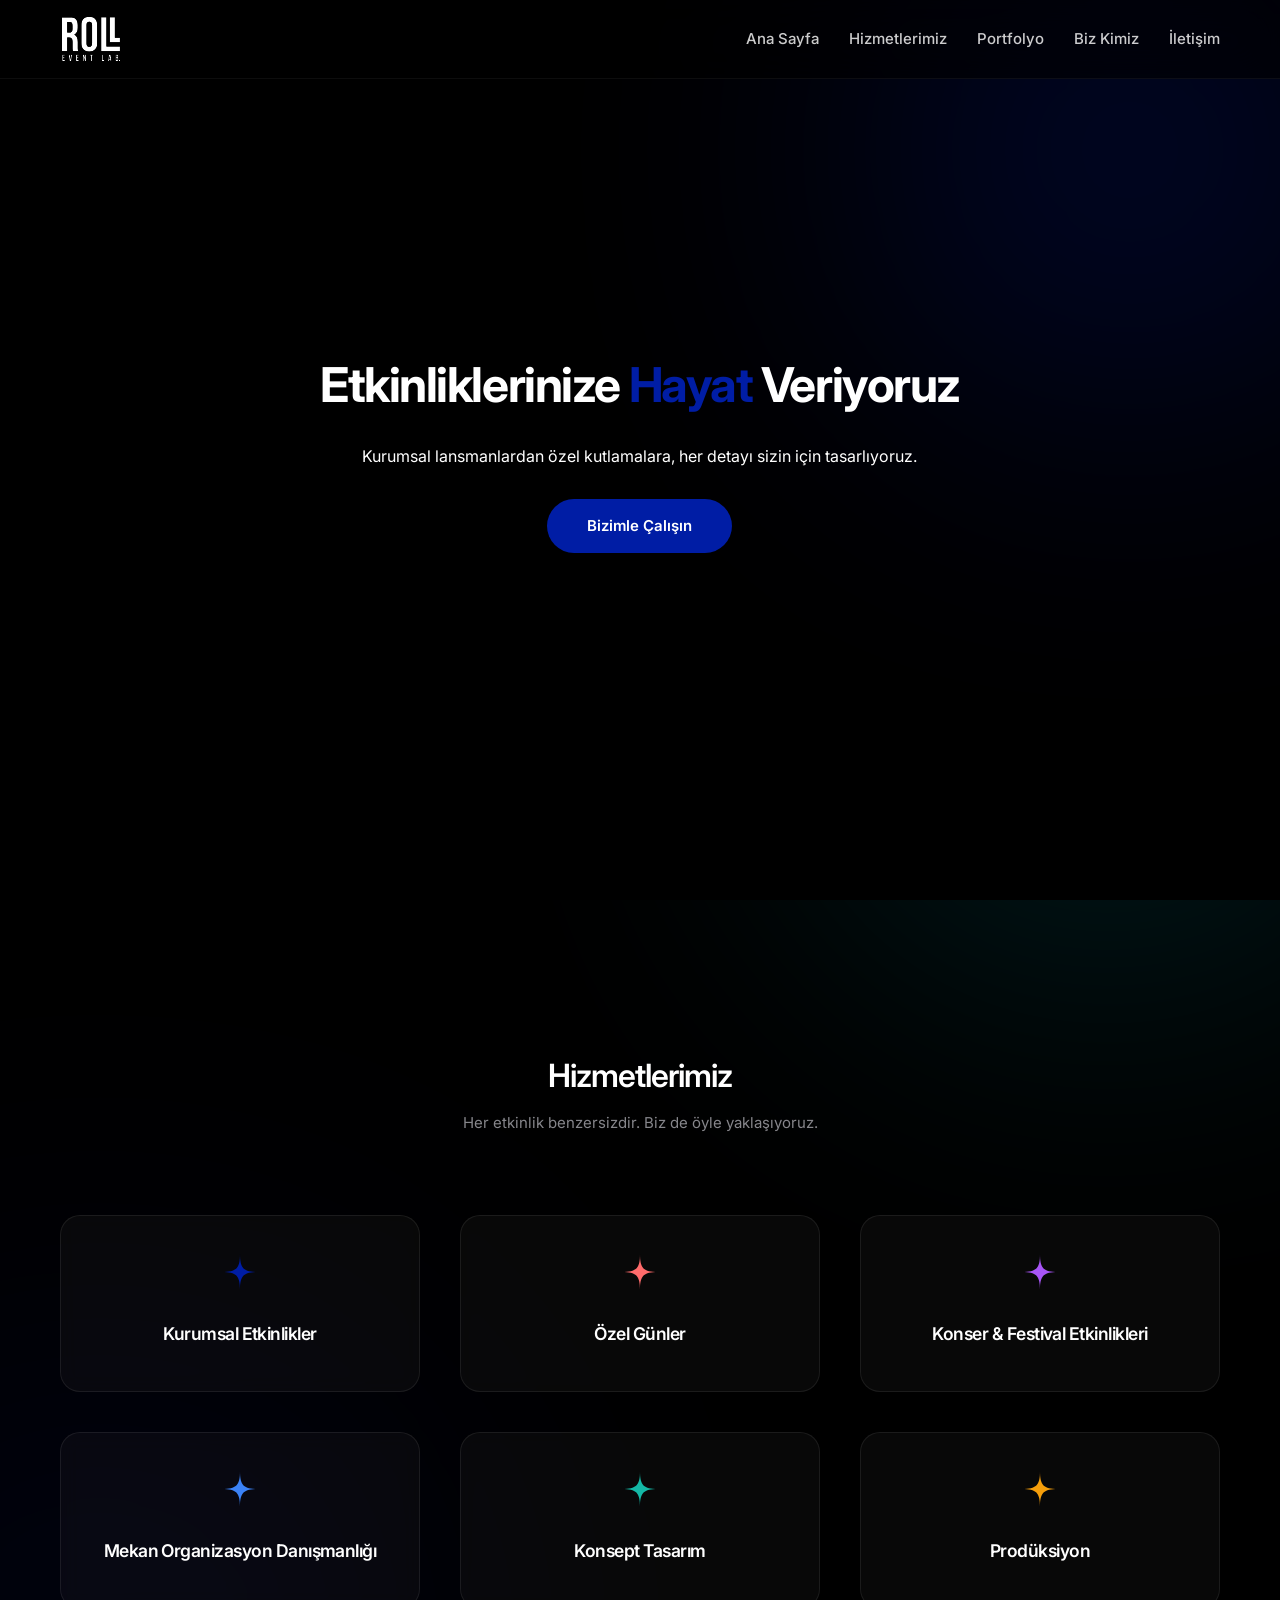
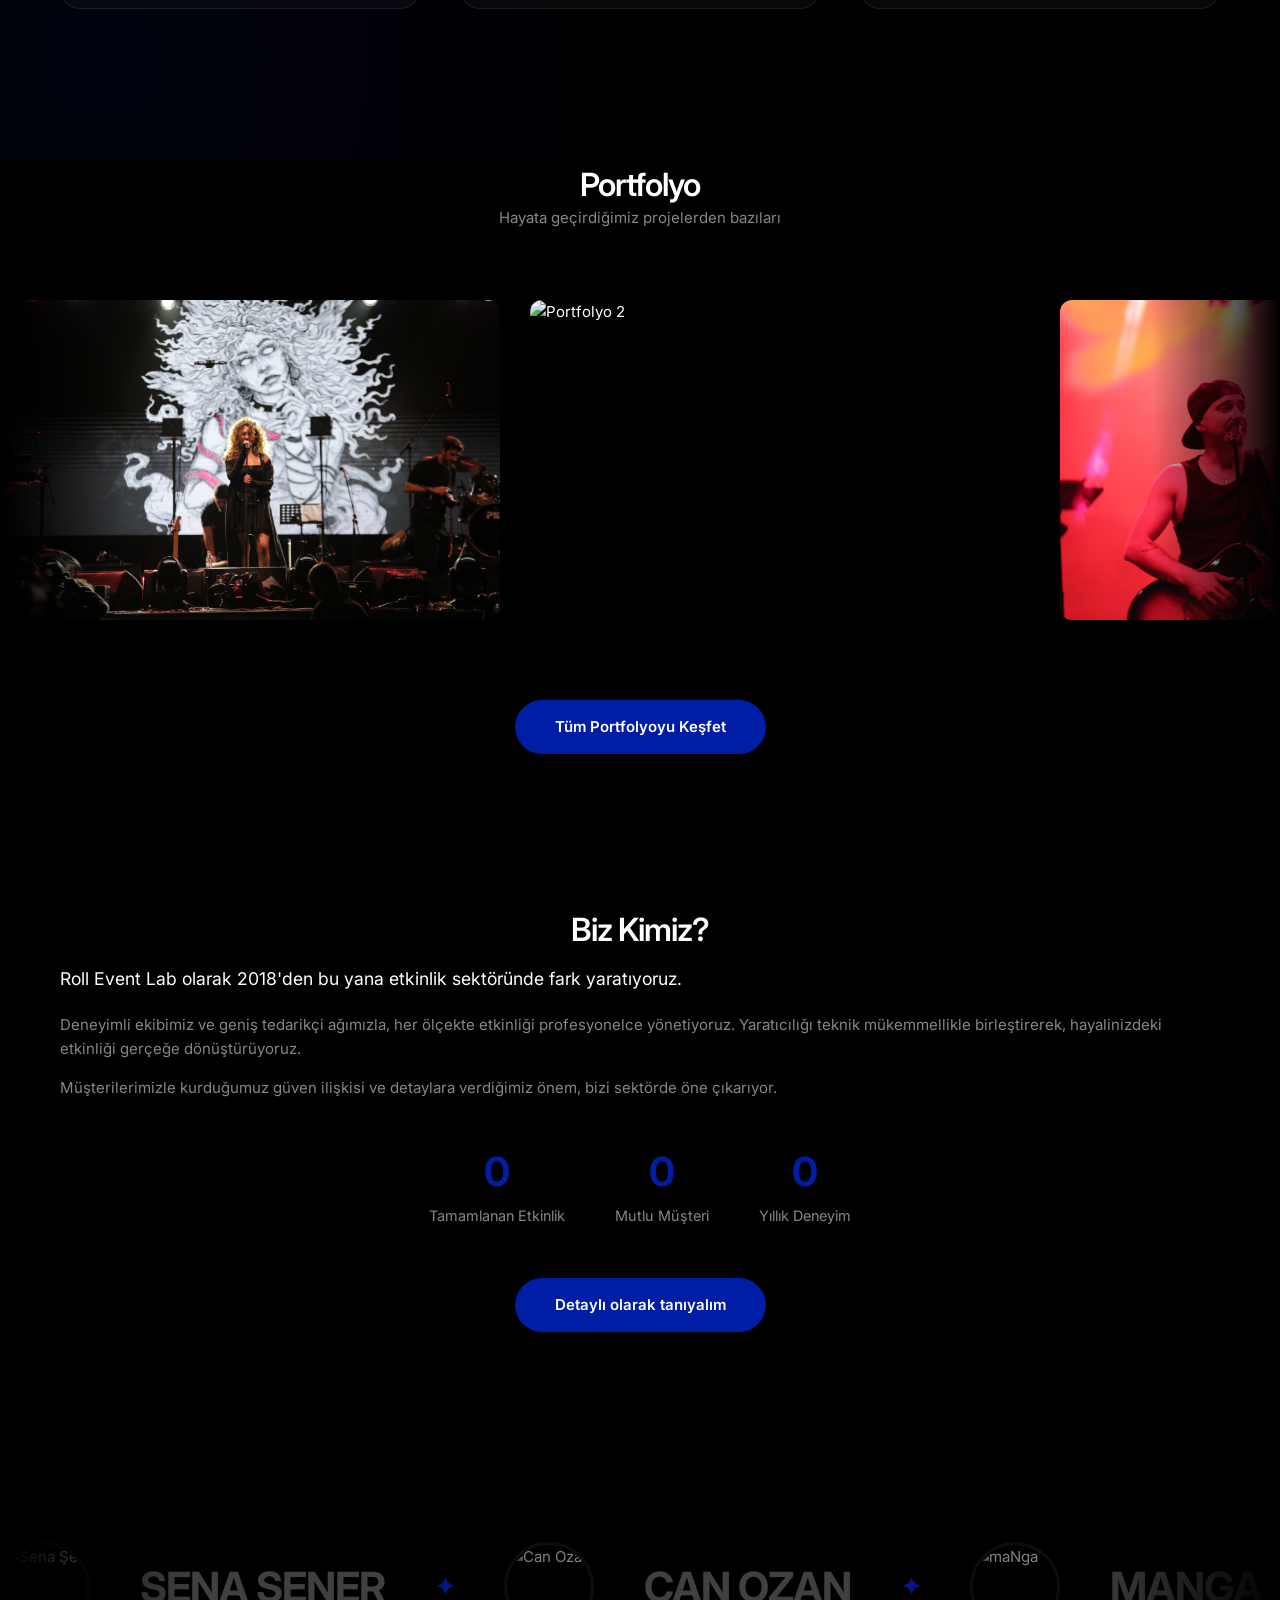
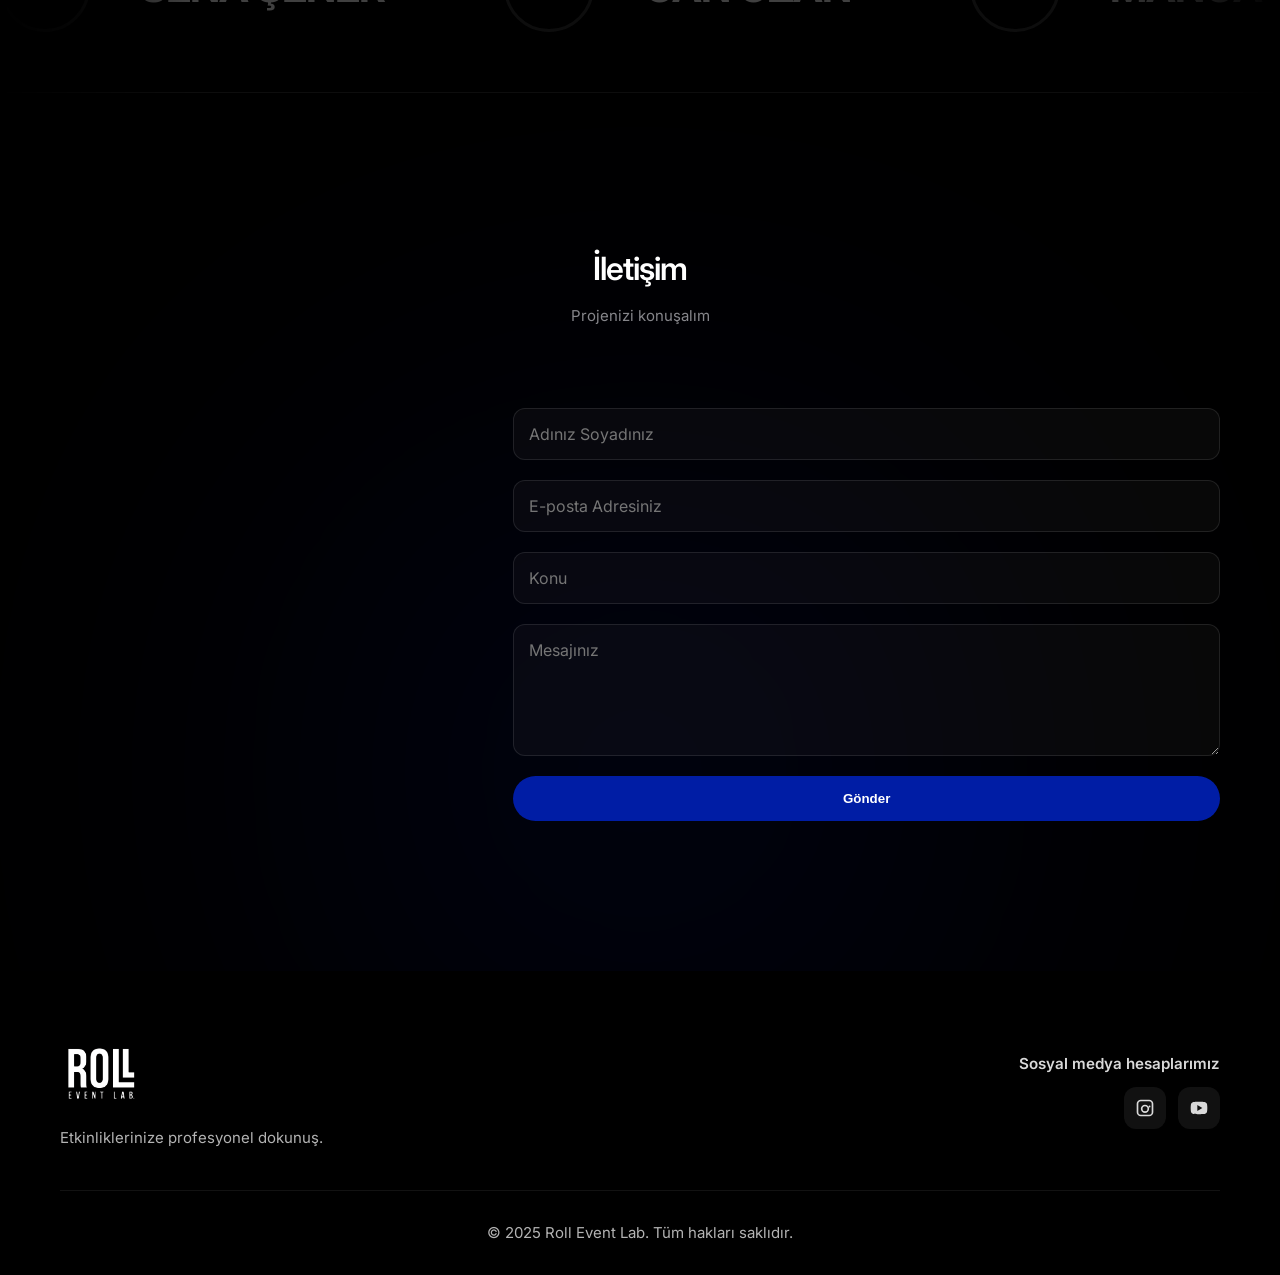
==== commit c59e9460: "design" ====
--- a/index.html
+++ b/index.html
@@ -47,27 +47,27 @@
 
             <div class="services-grid">
                 <a href="kurumsal-etkinlikler.html" class="service-card">
-                    <div class="service-icon">🎪</div>
+                    <div class="service-icon" style="color: var(--primary);"></div>
                     <h3>Kurumsal Etkinlikler</h3>
                 </a>
                 <a href="ozel-gunler.html" class="service-card">
-                    <div class="service-icon">🎉</div>
+                    <div class="service-icon" style="color: #FF6B6B;"></div>
                     <h3>Özel Günler</h3>
                 </a>
                 <a href="konser-festival.html" class="service-card">
-                    <div class="service-icon">🎤</div>
+                    <div class="service-icon" style="color: #a855f7;"></div>
                     <h3>Konser & Festival Etkinlikleri</h3>
                 </a>
                 <a href="mekan-danismanligi.html" class="service-card">
-                    <div class="service-icon">🎨</div>
+                    <div class="service-icon" style="color: #3b82f6;"></div>
                     <h3>Mekan Organizasyon Danışmanlığı</h3>
                 </a>
                 <a href="konsept-tasarim.html" class="service-card">
-                    <div class="service-icon">📸</div>
+                    <div class="service-icon" style="color: #14b8a6;"></div>
                     <h3>Konsept Tasarım</h3>
                 </a>
                 <a href="produksiyon.html" class="service-card">
-                    <div class="service-icon">📽️</div>
+                    <div class="service-icon" style="color: #f59e0b;"></div>
                     <h3>Prodüksiyon</h3>
                 </a>
             </div>
@@ -137,6 +137,42 @@
             </div>
         </div>
     </section>
+
+    <!-- Markalar / Partnerler Marquee -->
+    <div class="brand-marquee" aria-hidden="true">
+        <div class="marquee-content">
+            <img src="https://upload.wikimedia.org/wikipedia/commons/thumb/1/17/Sena_%C5%9Eener_-_20.10.22.jpg/330px-Sena_%C5%9Eener_-_20.10.22.jpg" alt="Sena Şener" class="marquee-img" crossorigin="anonymous">
+            <span>SENA ŞENER</span><span class="dot">✦</span>
+            
+            <img src="https://upload.wikimedia.org/wikipedia/commons/thumb/c/cc/Can_Ozan_-_22.11.19.jpg/330px-Can_Ozan_-_22.11.19.jpg" alt="Can Ozan" class="marquee-img" crossorigin="anonymous">
+            <span>CAN OZAN</span><span class="dot">✦</span>
+            
+            <img src="https://upload.wikimedia.org/wikipedia/commons/thumb/4/40/MaNga_-_aktivioslo_-_crop.jpg/330px-MaNga_-_aktivioslo_-_crop.jpg" alt="maNga" class="marquee-img" crossorigin="anonymous">
+            <span>maNga</span><span class="dot">✦</span>
+            
+            <img src="https://upload.wikimedia.org/wikipedia/commons/b/b4/Pinhani_logo.png" alt="Pinhani" class="marquee-img" style="object-fit: contain; padding: 5px; background: white;" crossorigin="anonymous">
+            <span>PİNHANİ</span><span class="dot">✦</span>
+            
+            <img src="https://upload.wikimedia.org/wikipedia/tr/e/e7/Tnk_logo.jpg" alt="TNK" class="marquee-img" style="object-fit: contain; padding: 5px;" crossorigin="anonymous">
+            <span>TNK</span><span class="dot">✦</span>
+        </div>
+        <div class="marquee-content">
+            <img src="https://upload.wikimedia.org/wikipedia/commons/thumb/1/17/Sena_%C5%9Eener_-_20.10.22.jpg/330px-Sena_%C5%9Eener_-_20.10.22.jpg" alt="Sena Şener" class="marquee-img" crossorigin="anonymous">
+            <span>SENA ŞENER</span><span class="dot">✦</span>
+            
+            <img src="https://upload.wikimedia.org/wikipedia/commons/thumb/c/cc/Can_Ozan_-_22.11.19.jpg/330px-Can_Ozan_-_22.11.19.jpg" alt="Can Ozan" class="marquee-img" crossorigin="anonymous">
+            <span>CAN OZAN</span><span class="dot">✦</span>
+            
+            <img src="https://upload.wikimedia.org/wikipedia/commons/thumb/4/40/MaNga_-_aktivioslo_-_crop.jpg/330px-MaNga_-_aktivioslo_-_crop.jpg" alt="maNga" class="marquee-img" crossorigin="anonymous">
+            <span>maNga</span><span class="dot">✦</span>
+            
+            <img src="https://upload.wikimedia.org/wikipedia/commons/b/b4/Pinhani_logo.png" alt="Pinhani" class="marquee-img" style="object-fit: contain; padding: 5px; background: white;" crossorigin="anonymous">
+            <span>PİNHANİ</span><span class="dot">✦</span>
+            
+            <img src="https://upload.wikimedia.org/wikipedia/tr/e/e7/Tnk_logo.jpg" alt="TNK" class="marquee-img" style="object-fit: contain; padding: 5px;" crossorigin="anonymous">
+            <span>TNK</span><span class="dot">✦</span>
+        </div>
+    </div>
 
     <!-- İletişim -->
     <section id="iletisim" class="contact">
--- a/css.css
+++ b/css.css
@@ -12,13 +12,64 @@
     --gray: #86868b;
 }
 
+html, body {
+    overflow-x: clip; /* clip is stricter than hidden on mobile */
+    max-width: 100vw;
+}
+
 body {
     font-family: -apple-system, BlinkMacSystemFont, "Inter", "SF Pro Display", "Segoe UI", Roboto, Helvetica, Arial, sans-serif;
-    color: var(--dark);
+    color: white;
     line-height: 1.6;
     font-size: 15px;
     -webkit-font-smoothing: antialiased;
     -moz-osx-font-smoothing: grayscale;
+    background-color: var(--dark);
+    position: relative;
+}
+
+/* Sihirli Apple Intelligence Arkaplan Işıkları (Floating Mesh Orbs) */
+body::before,
+body::after {
+    content: '';
+    position: fixed;
+    width: 60vw;
+    height: 60vw;
+    max-width: 600px;
+    max-height: 600px;
+    border-radius: 50%;
+    filter: blur(150px);
+    z-index: -2;
+    pointer-events: none;
+    opacity: 0.12;
+}
+
+body::before {
+    background: #FF00AA; /* Magenta / Fuşya */
+    top: -10%;
+    left: -10%;
+    animation: floatPink 25s infinite alternate cubic-bezier(0.4, 0, 0.2, 1);
+}
+
+body::after {
+    background: #00E5FF; /* Cyan / Turkuaz */
+    bottom: -10%;
+    right: -10%;
+    animation: floatCyan 30s infinite alternate cubic-bezier(0.4, 0, 0.2, 1);
+}
+
+@keyframes floatPink {
+    0% { transform: translate(0, 0) scale(1); }
+    33% { transform: translate(30vw, 20vh) scale(1.2); }
+    66% { transform: translate(10vw, 50vh) scale(0.8); }
+    100% { transform: translate(-10vw, 10vh) scale(1); }
+}
+
+@keyframes floatCyan {
+    0% { transform: translate(0, 0) scale(1); }
+    33% { transform: translate(-20vw, -30vh) scale(1.3); }
+    66% { transform: translate(-40vw, -10vh) scale(0.9); }
+    100% { transform: translate(10vw, -20vh) scale(1); }
 }
 
 h1, h2, h3, h4, h5, h6 {
@@ -37,11 +88,12 @@
     position: fixed;
     top: 0;
     width: 100%;
-    background: rgba(255, 255, 255, 0.95);
-    backdrop-filter: blur(10px);
+    background: rgba(0, 0, 0, 0.6);
+    backdrop-filter: blur(20px);
+    -webkit-backdrop-filter: blur(20px);
     z-index: 1000;
     padding: 15px 0;
-    box-shadow: 0 2px 20px rgba(0, 0, 0, 0.1);
+    border-bottom: 1px solid rgba(255, 255, 255, 0.05);
 }
 
 .navbar .container {
@@ -80,13 +132,13 @@
 
 .nav-links a {
     text-decoration: none;
-    color: var(--dark);
+    color: rgba(255, 255, 255, 0.8);
     font-weight: 500;
     transition: color 0.3s;
 }
 
 .nav-links a:hover {
-    color: var(--primary);
+    color: white;
 }
 
 .nav-item-has-dropdown {
@@ -101,24 +153,27 @@
     padding: 10px 0;
     margin: 0;
     min-width: 190px;
-    background: #fff;
-    box-shadow: 0 12px 30px rgba(0, 0, 0, 0.12);
-    border-radius: 12px;
+    background: rgba(20, 20, 22, 0.9);
+    backdrop-filter: blur(20px);
+    -webkit-backdrop-filter: blur(20px);
+    border: 1px solid rgba(255, 255, 255, 0.1);
+    box-shadow: 0 12px 40px rgba(0, 0, 0, 0.5);
+    border-radius: 14px;
     display: none;
     z-index: 1100;
 }
 
 .nav-dropdown li a {
     display: block;
-    padding: 8px 16px;
+    padding: 10px 16px;
     font-size: 0.9rem;
-    color: var(--dark);
+    color: rgba(255, 255, 255, 0.8);
     white-space: nowrap;
 }
 
 .nav-dropdown li a:hover {
-    background: rgba(108, 99, 255, 0.06);
-    color: var(--primary);
+    background: rgba(255, 255, 255, 0.05);
+    color: white;
 }
 
 @media (hover: hover) {
@@ -137,7 +192,7 @@
 .hamburger span {
     width: 25px;
     height: 3px;
-    background: var(--dark);
+    background: white;
     transition: 0.3s;
 }
 
@@ -224,6 +279,88 @@
     box-shadow: 0 10px 30px rgba(0, 29, 165, 0.3);
 }
 
+/* Brand Marquee */
+.brand-marquee {
+    background: transparent;
+    border-bottom: 1px solid rgba(255, 255, 255, 0.05);
+    padding: 60px 0;
+    overflow: hidden;
+    display: flex;
+    white-space: nowrap;
+    position: relative;
+    -webkit-mask-image: linear-gradient(90deg, transparent, #000 15%, #000 85%, transparent);
+    mask-image: linear-gradient(90deg, transparent, #000 15%, #000 85%, transparent);
+}
+
+.marquee-content {
+    display: flex;
+    align-items: center;
+    justify-content: flex-start;
+    min-width: max-content;
+    flex-shrink: 0;
+    gap: 50px;
+    padding-right: 50px;
+    animation: textMarquee 25s linear infinite;
+}
+
+.marquee-content span {
+    font-size: 2.6rem;
+    font-weight: 700;
+    color: rgba(255, 255, 255, 0.25);
+    letter-spacing: -1px;
+    text-transform: uppercase;
+    transition: color 0.4s ease, text-shadow 0.4s ease;
+    cursor: default;
+}
+
+.marquee-img {
+    width: 90px;
+    height: 90px;
+    border-radius: 50%;
+    object-fit: cover;
+    filter: grayscale(100%) opacity(0.5);
+    border: 3px solid rgba(255, 255, 255, 0.1);
+    transition: filter 0.4s ease, transform 0.4s ease, box-shadow 0.4s ease, border-color 0.4s ease;
+    cursor: pointer;
+}
+
+.marquee-img:hover {
+    filter: grayscale(0%) opacity(1);
+    transform: scale(1.15) rotate(-5deg);
+    box-shadow: 0 10px 25px rgba(0, 29, 165, 0.5);
+    border-color: var(--primary);
+}
+
+.marquee-content span.dot {
+    font-size: 1.5rem;
+    color: var(--primary);
+    opacity: 0.8;
+}
+
+.marquee-content span:not(.dot):hover {
+    color: white;
+    text-shadow: 0 0 20px rgba(255, 255, 255, 0.3);
+}
+
+@keyframes textMarquee {
+    0% { transform: translateX(0); }
+    100% { transform: translateX(-100%); }
+}
+
+@media (max-width: 768px) {
+    .marquee-content {
+        gap: 25px;
+        padding-right: 25px;
+    }
+    .marquee-content span {
+        font-size: 1.8rem;
+    }
+    .marquee-img {
+        width: 65px;
+        height: 65px;
+    }
+}
+
 /* Section Titles */
 .section-title {
     font-size: 2rem;
@@ -240,7 +377,23 @@
 /* Services */
 .services {
     padding: 150px 0;
-    background: var(--light);
+    background: transparent;
+    position: relative;
+    overflow: hidden;
+}
+.services::before {
+    content: '';
+    position: absolute;
+    width: 600px;
+    height: 600px;
+    background: var(--primary);
+    border-radius: 50%;
+    filter: blur(200px);
+    opacity: 0.15;
+    bottom: -200px;
+    left: -200px;
+    z-index: -1;
+    pointer-events: none;
 }
 
 .services-grid {
@@ -250,29 +403,50 @@
 }
 
 .service-card {
-    background: white;
+    background: rgba(255, 255, 255, 0.03);
+    border: 1px solid rgba(255, 255, 255, 0.08);
+    backdrop-filter: blur(10px);
+    -webkit-backdrop-filter: blur(10px);
     padding: 28px 22px;
     border-radius: 20px;
     text-align: center;
     transition: transform 0.4s cubic-bezier(0.16, 1, 0.3, 1), box-shadow 0.4s cubic-bezier(0.16, 1, 0.3, 1);
     text-decoration: none;
     display: block;
-    color: inherit;
+    color: white;
 }
 
 .service-card:hover {
     transform: translateY(-6px);
-    box-shadow: 0 20px 40px rgba(0, 0, 0, 0.05);
+    box-shadow: 0 20px 40px rgba(0, 0, 0, 0.3);
 }
 
 .service-icon {
-    font-size: 3rem;
-    margin-bottom: 20px;
+    width: 36px;
+    height: 36px;
+    background-color: currentColor;
+    -webkit-mask-image: url("data:image/svg+xml,%3Csvg xmlns='http://www.w3.org/2000/svg' viewBox='0 0 100 100'%3E%3Cpath d='M 50 0 C 50 40, 60 50, 100 50 C 60 50, 50 60, 50 100 C 50 60, 40 50, 0 50 C 40 50, 50 40, 50 0 Z'/%3E%3C/svg%3E");
+    -webkit-mask-size: contain;
+    -webkit-mask-repeat: no-repeat;
+    -webkit-mask-position: center;
+    mask-image: url("data:image/svg+xml,%3Csvg xmlns='http://www.w3.org/2000/svg' viewBox='0 0 100 100'%3E%3Cpath d='M 50 0 C 50 40, 60 50, 100 50 C 60 50, 50 60, 50 100 C 50 60, 40 50, 0 50 C 40 50, 50 40, 50 0 Z'/%3E%3C/svg%3E");
+    mask-size: contain;
+    mask-repeat: no-repeat;
+    mask-position: center;
+    margin: 10px auto 30px;
+    position: relative;
+    filter: drop-shadow(0 0 8px currentColor);
+    transition: transform 0.6s cubic-bezier(0.16, 1, 0.3, 1), filter 0.6s cubic-bezier(0.16, 1, 0.3, 1);
+}
+
+.service-card:hover .service-icon {
+    transform: scale(1.3) rotate(90deg);
+    filter: drop-shadow(0 0 16px currentColor);
 }
 
 .service-card h3 {
     margin-bottom: 15px;
-    color: var(--dark);
+    color: white;
 }
 
 .service-card p {
@@ -340,7 +514,7 @@
 
 .service-sub-sections {
     padding: 150px 0;
-    background: var(--light);
+    background: transparent;
 }
 
 .sub-service-row {
@@ -370,7 +544,7 @@
     height: 400px;
     object-fit: cover;
     display: block;
-    background: #eef2f5;
+    background: #111;
 }
 
 .sub-service-text {
@@ -473,6 +647,22 @@
 /* Portfolio (Homepage) */
 .portfolio {
     padding: 150px 0;
+    position: relative;
+    overflow: hidden;
+}
+.portfolio::before {
+    content: '';
+    position: absolute;
+    width: 500px;
+    height: 500px;
+    background: var(--primary);
+    border-radius: 50%;
+    filter: blur(180px);
+    opacity: 0.15;
+    top: 50%;
+    right: -200px;
+    z-index: -1;
+    pointer-events: none;
 }
 
 .portfolio-grid {
@@ -546,7 +736,7 @@
 /* About */
 .about {
     padding: 150px 0;
-    background: var(--light);
+    background: transparent;
 }
 
 .about-cards {
@@ -557,11 +747,14 @@
 }
 
 .about-card {
-    background: #fff;
+    background: rgba(255, 255, 255, 0.03);
+    border: 1px solid rgba(255, 255, 255, 0.08);
+    backdrop-filter: blur(10px);
+    -webkit-backdrop-filter: blur(10px);
     padding: 30px 24px;
     border-radius: 16px;
     text-align: center;
-    box-shadow: 0 10px 30px rgba(0, 0, 0, 0.06);
+    color: white;
 }
 
 .about-card-icon {
@@ -582,7 +775,7 @@
 
 .about-text .lead {
     font-size: 1.1rem;
-    color: var(--dark);
+    color: white;
     margin-bottom: 20px;
 }
 
@@ -614,9 +807,34 @@
     font-size: 0.9rem;
 }
 
+.about-btn {
+    display: flex;
+    justify-content: center;
+    align-items: center;
+    width: max-content;
+    margin: 50px auto 0;
+}
+
 /* Contact */
 .contact {
     padding: 150px 0;
+    position: relative;
+    overflow: hidden;
+}
+.contact::before {
+    content: '';
+    position: absolute;
+    width: 600px;
+    height: 600px;
+    background: var(--primary);
+    border-radius: 50%;
+    filter: blur(200px);
+    opacity: 0.15;
+    bottom: -100px;
+    left: 50%;
+    transform: translateX(-50%);
+    z-index: -1;
+    pointer-events: none;
 }
 
 .contact-wrapper {
@@ -651,11 +869,13 @@
 
 .contact-form input,
 .contact-form textarea {
-    padding: 10px 15px;
-    border: 2px solid #eee;
-    border-radius: 10px;
+    padding: 15px;
+    background: rgba(255, 255, 255, 0.03);
+    border: 1px solid rgba(255, 255, 255, 0.1);
+    color: white;
+    border-radius: 12px;
     font-family: inherit;
-    font-size: 0.9rem;
+    font-size: 1rem;
     transition: border-color 0.3s;
 }
 
@@ -663,6 +883,7 @@
 .contact-form textarea:focus {
     outline: none;
     border-color: var(--primary);
+    background: rgba(255, 255, 255, 0.06);
 }
 
 /* Footer */
@@ -681,6 +902,10 @@
 
 .footer-brand .logo {
     color: white;
+}
+
+.footer-brand .logo img {
+    height: 85px;
 }
 
 .footer-brand p {
@@ -857,6 +1082,14 @@
         gap: 30px;
     }
 
+    .footer-brand .logo {
+        justify-content: center;
+    }
+
+    .footer-brand .logo img {
+        height: 110px;
+    }
+
     .footer-social {
         align-items: center;
     }
@@ -1094,7 +1327,7 @@
 /* ------------------------------------------- */
 .portfolio-marquee-section {
     padding: var(--section-padding) 0;
-    background: var(--light);
+    background: transparent;
     overflow: hidden;
 }
 
@@ -1123,12 +1356,12 @@
 
 .hm-wrapper::before {
     left: 0;
-    background: linear-gradient(to right, var(--light) 0%, transparent 100%);
+    background: linear-gradient(to right, #000 0%, transparent 100%);
 }
 
 .hm-wrapper::after {
     right: 0;
-    background: linear-gradient(to left, var(--light) 0%, transparent 100%);
+    background: linear-gradient(to left, #000 0%, transparent 100%);
 }
 
 .hm-track {
@@ -1213,7 +1446,7 @@
 .portfolio-page-header {
     padding-top: 150px;
     padding-bottom: 40px;
-    background: var(--light);
+    background: transparent;
 }
 
 .portfolio-filters {
@@ -1222,25 +1455,37 @@
     flex-wrap: wrap;
     gap: 15px;
     margin-top: 40px;
+    margin-bottom: 20px;
 }
 
 .filter-btn {
-    padding: 10px 24px;
-    background: transparent;
-    border: 2px solid var(--primary);
-    color: var(--primary);
-    border-radius: 30px;
+    padding: 12px 28px;
+    background: rgba(255, 255, 255, 0.03);
+    border: 1px solid rgba(255, 255, 255, 0.08);
+    backdrop-filter: blur(10px);
+    -webkit-backdrop-filter: blur(10px);
+    color: rgba(255, 255, 255, 0.7);
+    border-radius: 40px;
     font-weight: 500;
     cursor: pointer;
-    transition: all 0.3s ease;
+    transition: all 0.4s cubic-bezier(0.16, 1, 0.3, 1);
     font-family: 'Space Grotesk', sans-serif;
     letter-spacing: 0.5px;
 }
 
-.filter-btn:hover,
+.filter-btn:hover {
+    color: white;
+    background: rgba(255, 255, 255, 0.08);
+    border-color: rgba(255, 255, 255, 0.2);
+    transform: translateY(-2px);
+}
+
 .filter-btn.active {
     background: var(--primary);
     color: white;
+    border-color: var(--primary);
+    box-shadow: 0 5px 20px rgba(0, 29, 165, 0.5);
+    transform: translateY(-2px);
 }
 
 .portfolio-grid-container {
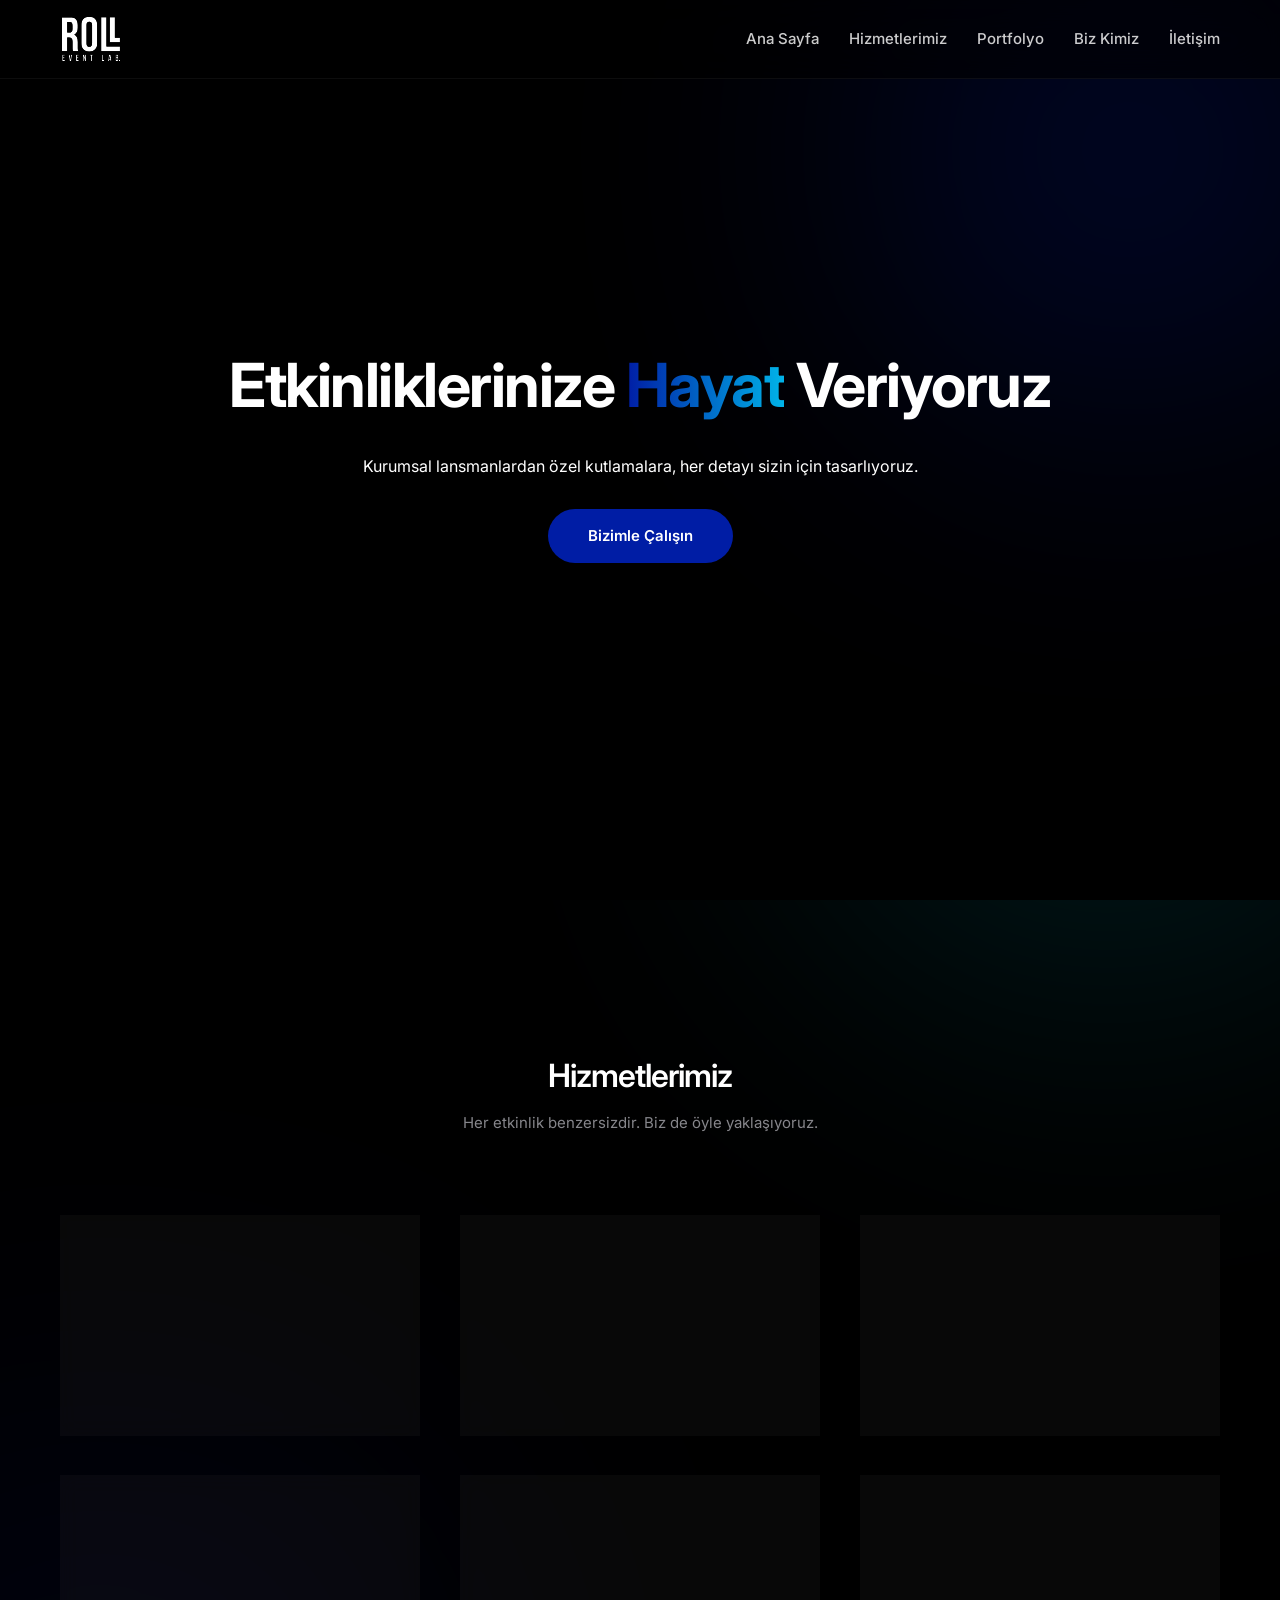
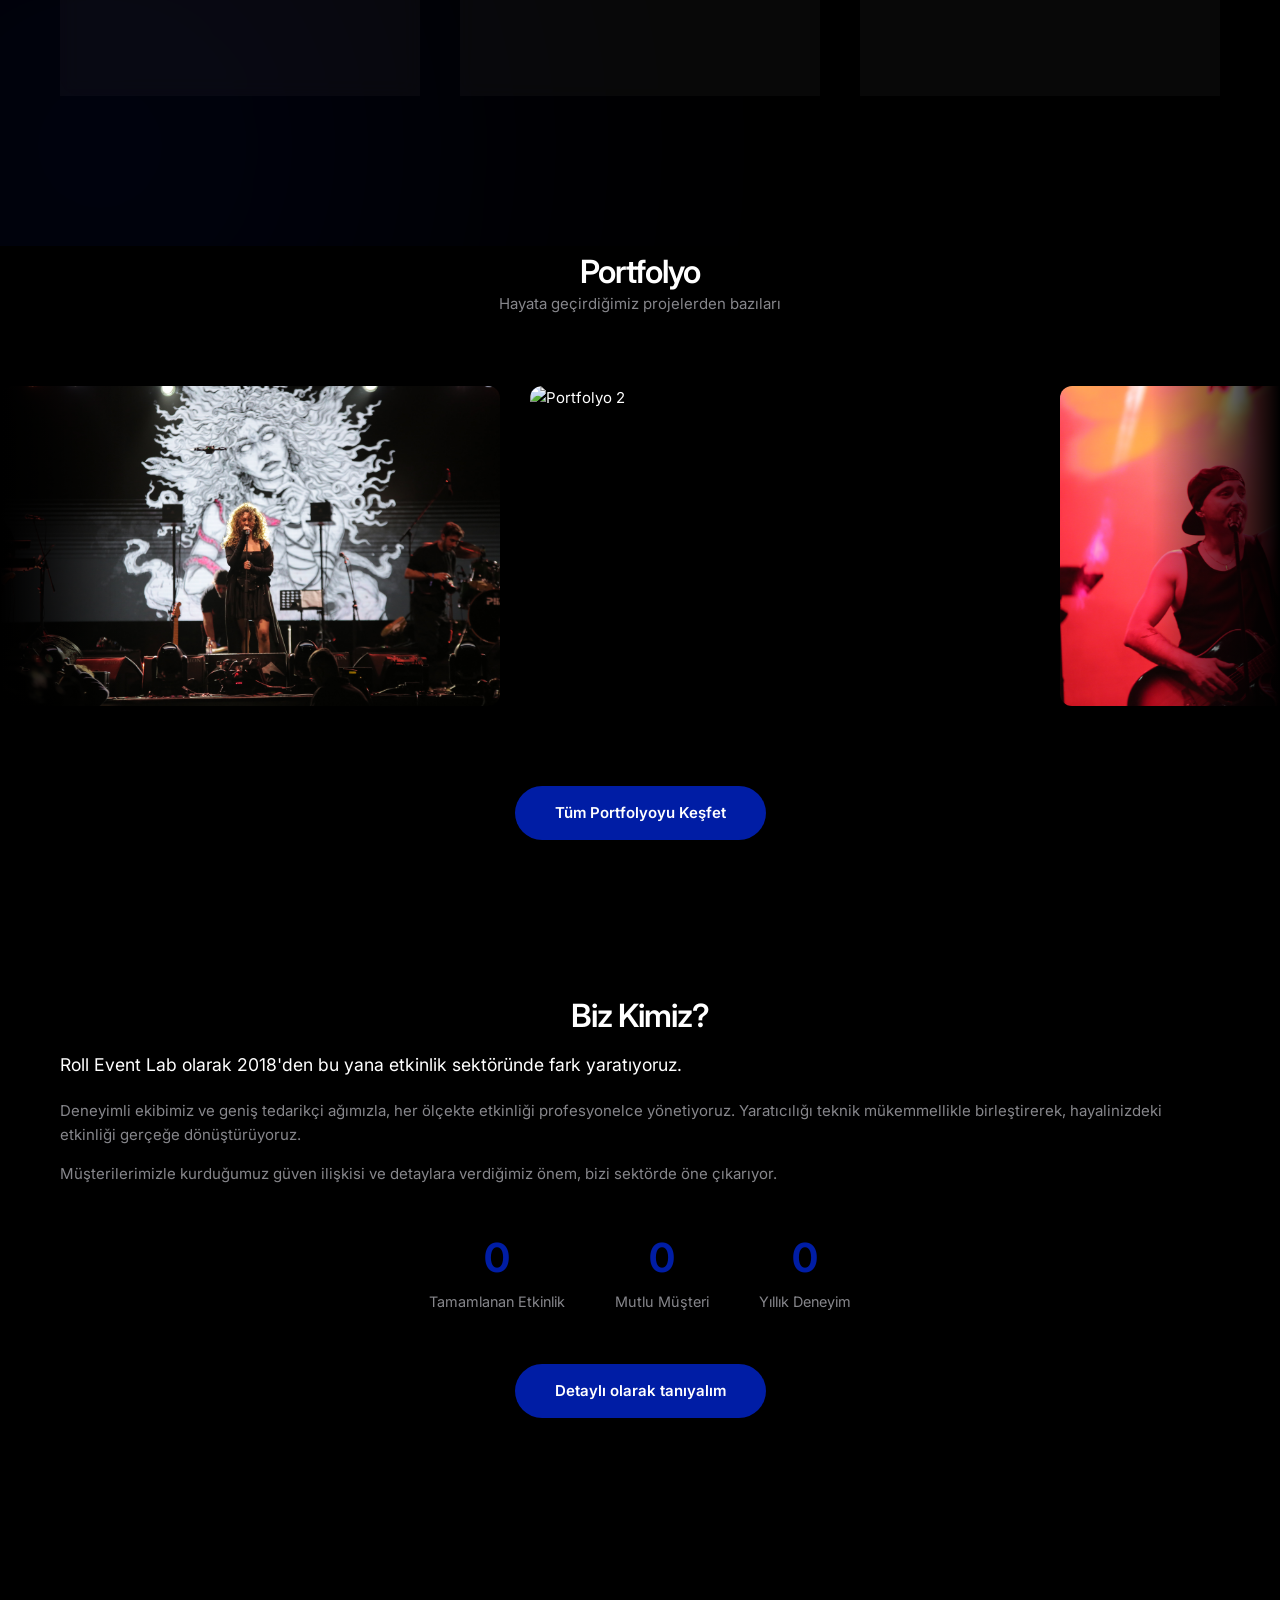
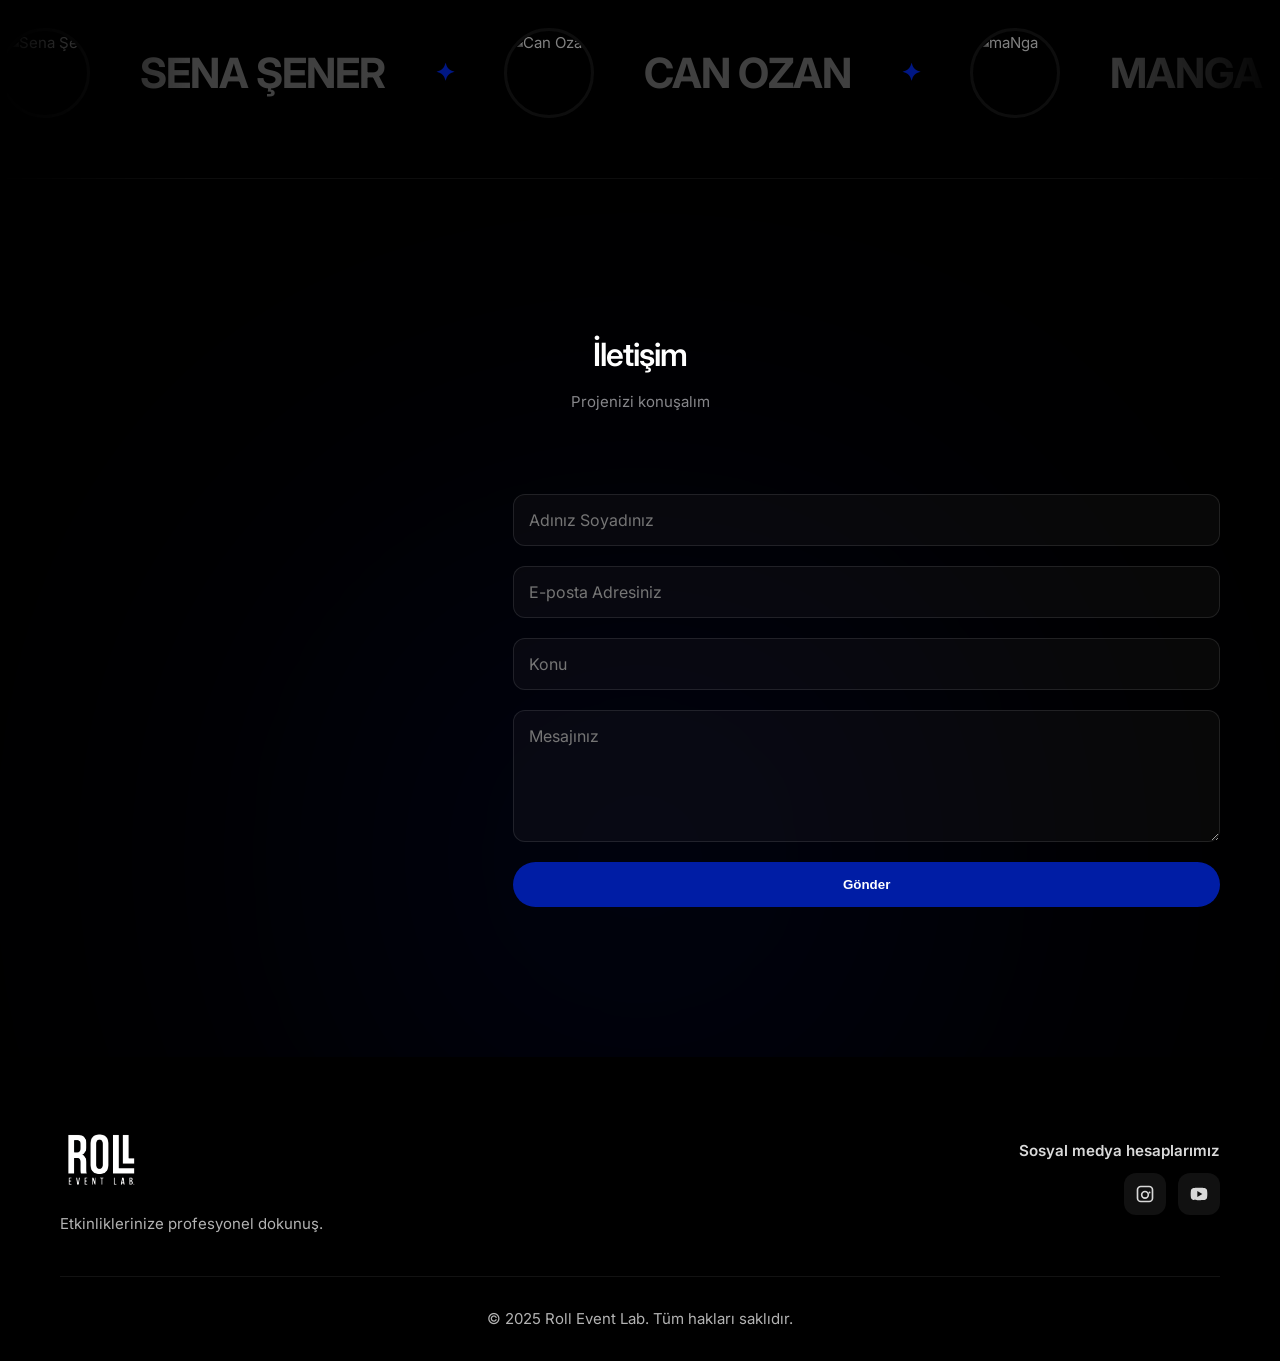
==== commit b333dbc8: "detayları incele" ====
--- a/index.html
+++ b/index.html
@@ -49,26 +49,32 @@
                 <a href="kurumsal-etkinlikler.html" class="service-card">
                     <div class="service-icon" style="color: var(--primary);"></div>
                     <h3>Kurumsal Etkinlikler</h3>
+                    <div class="card-action">Detayları İncele <span>→</span></div>
                 </a>
                 <a href="ozel-gunler.html" class="service-card">
                     <div class="service-icon" style="color: #FF6B6B;"></div>
                     <h3>Özel Günler</h3>
+                    <div class="card-action">Detayları İncele <span>→</span></div>
                 </a>
                 <a href="konser-festival.html" class="service-card">
                     <div class="service-icon" style="color: #a855f7;"></div>
                     <h3>Konser & Festival Etkinlikleri</h3>
+                    <div class="card-action">Detayları İncele <span>→</span></div>
                 </a>
                 <a href="mekan-danismanligi.html" class="service-card">
                     <div class="service-icon" style="color: #3b82f6;"></div>
                     <h3>Mekan Organizasyon Danışmanlığı</h3>
+                    <div class="card-action">Detayları İncele <span>→</span></div>
                 </a>
                 <a href="konsept-tasarim.html" class="service-card">
                     <div class="service-icon" style="color: #14b8a6;"></div>
                     <h3>Konsept Tasarım</h3>
+                    <div class="card-action">Detayları İncele <span>→</span></div>
                 </a>
                 <a href="produksiyon.html" class="service-card">
                     <div class="service-icon" style="color: #f59e0b;"></div>
                     <h3>Prodüksiyon</h3>
+                    <div class="card-action">Detayları İncele <span>→</span></div>
                 </a>
             </div>
         </div>
--- a/css.css
+++ b/css.css
@@ -238,15 +238,32 @@
 }
 
 .hero h1 {
-    font-size: 3rem;
+    font-size: 3.8rem;
     margin-bottom: 20px;
     font-weight: 700;
     opacity: 0;
-    animation: fadeUp 1s cubic-bezier(0.16, 1, 0.3, 1) 0.2s forwards;
+    filter: blur(20px);
+    animation: blurReveal 1.5s cubic-bezier(0.16, 1, 0.3, 1) 0.2s forwards;
+    letter-spacing: -1.5px;
+}
+
+@keyframes blurReveal {
+    0% { opacity: 0; filter: blur(20px); transform: scale(0.95) translateY(20px); }
+    100% { opacity: 1; filter: blur(0); transform: scale(1) translateY(0); }
 }
 
 .hero h1 span {
-    color: var(--primary);
+    background: linear-gradient(270deg, var(--primary), #FF00AA, #00E5FF, var(--primary));
+    background-size: 400% 400%;
+    -webkit-background-clip: text;
+    -webkit-text-fill-color: transparent;
+    animation: shineText 8s ease infinite;
+}
+
+@keyframes shineText {
+    0% { background-position: 0% 50%; }
+    50% { background-position: 100% 50%; }
+    100% { background-position: 0% 50%; }
 }
 
 .hero p {
@@ -447,6 +464,31 @@
 .service-card h3 {
     margin-bottom: 15px;
     color: white;
+}
+
+.card-action {
+    margin-top: 15px;
+    font-size: 0.9rem;
+    font-weight: 500;
+    color: rgba(255, 255, 255, 0.4);
+    display: inline-flex;
+    align-items: center;
+    gap: 5px;
+    transition: color 0.4s ease;
+}
+
+.card-action span {
+    font-size: 1.1rem;
+    transition: transform 0.4s cubic-bezier(0.16, 1, 0.3, 1), color 0.4s ease;
+}
+
+.service-card:hover .card-action {
+    color: rgba(255, 255, 255, 0.9);
+}
+
+.service-card:hover .card-action span {
+    transform: translateX(4px);
+    color: var(--primary);
 }
 
 .service-card p {
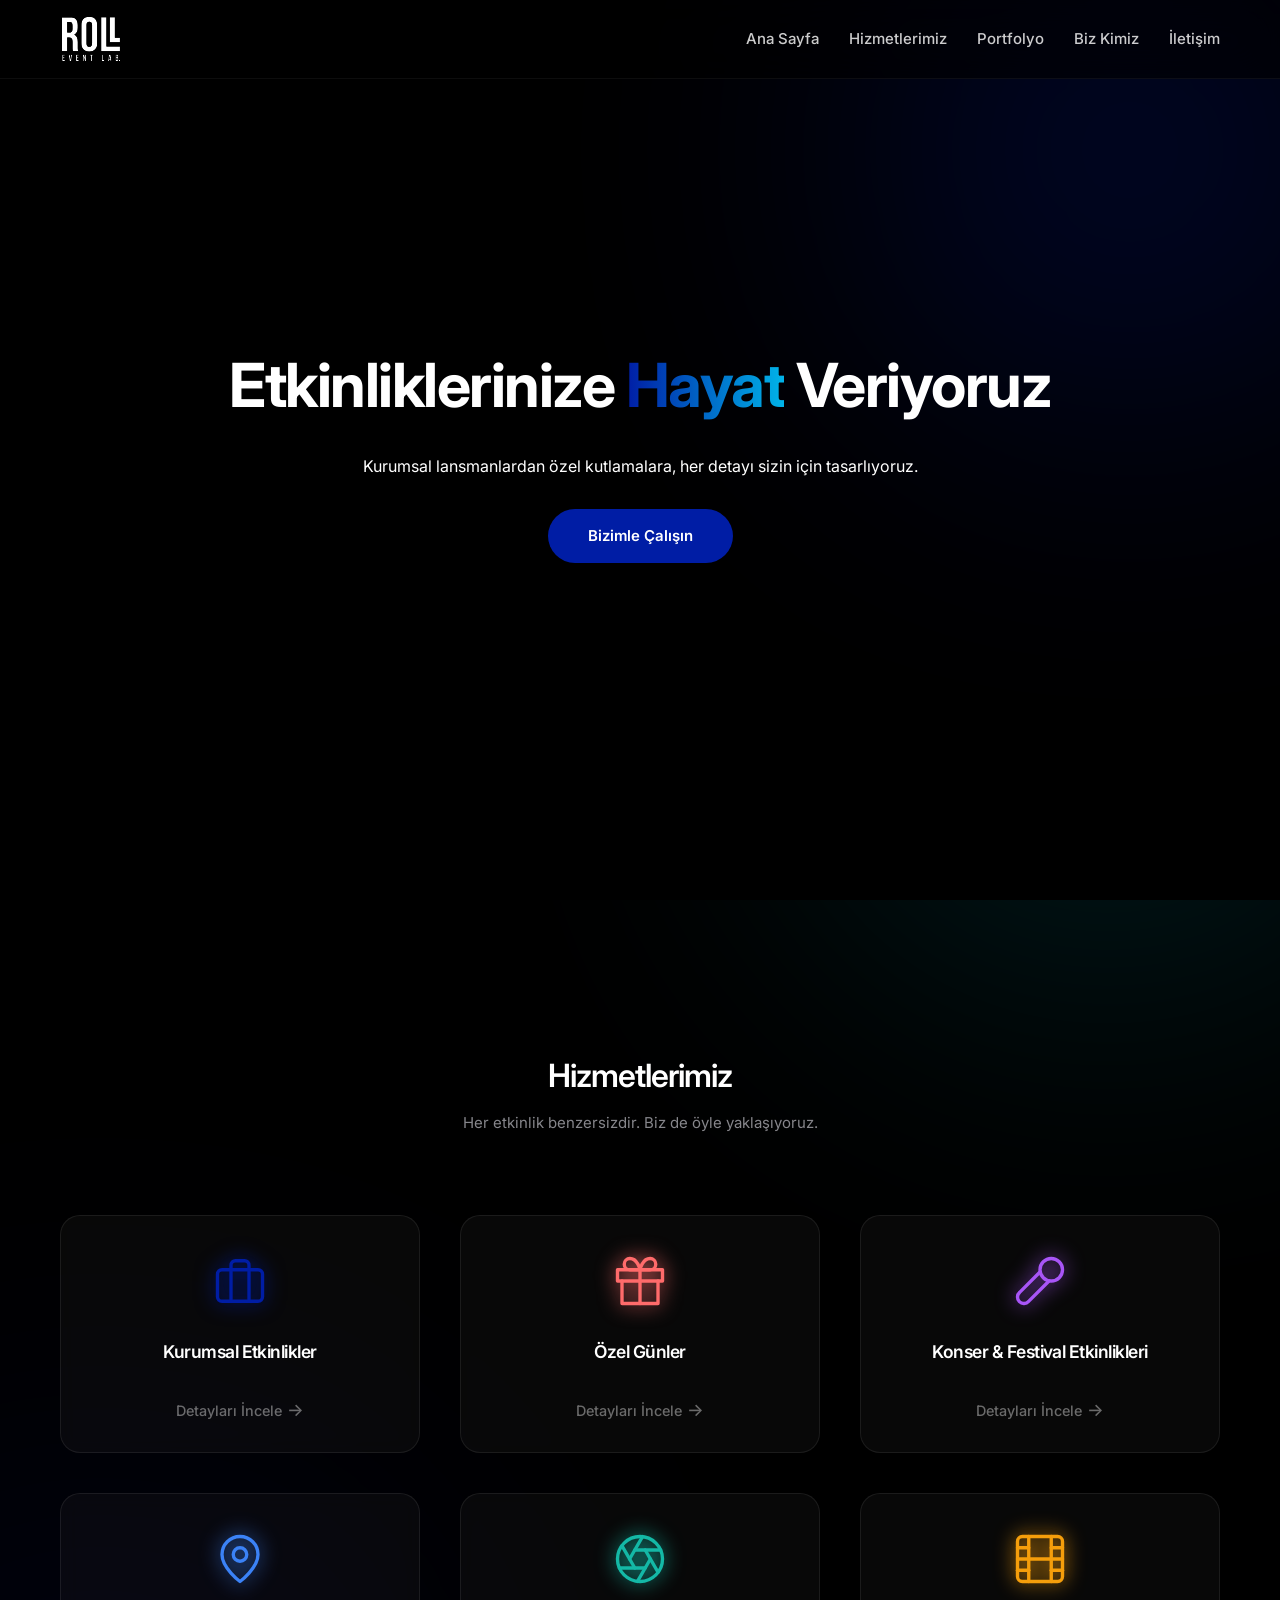
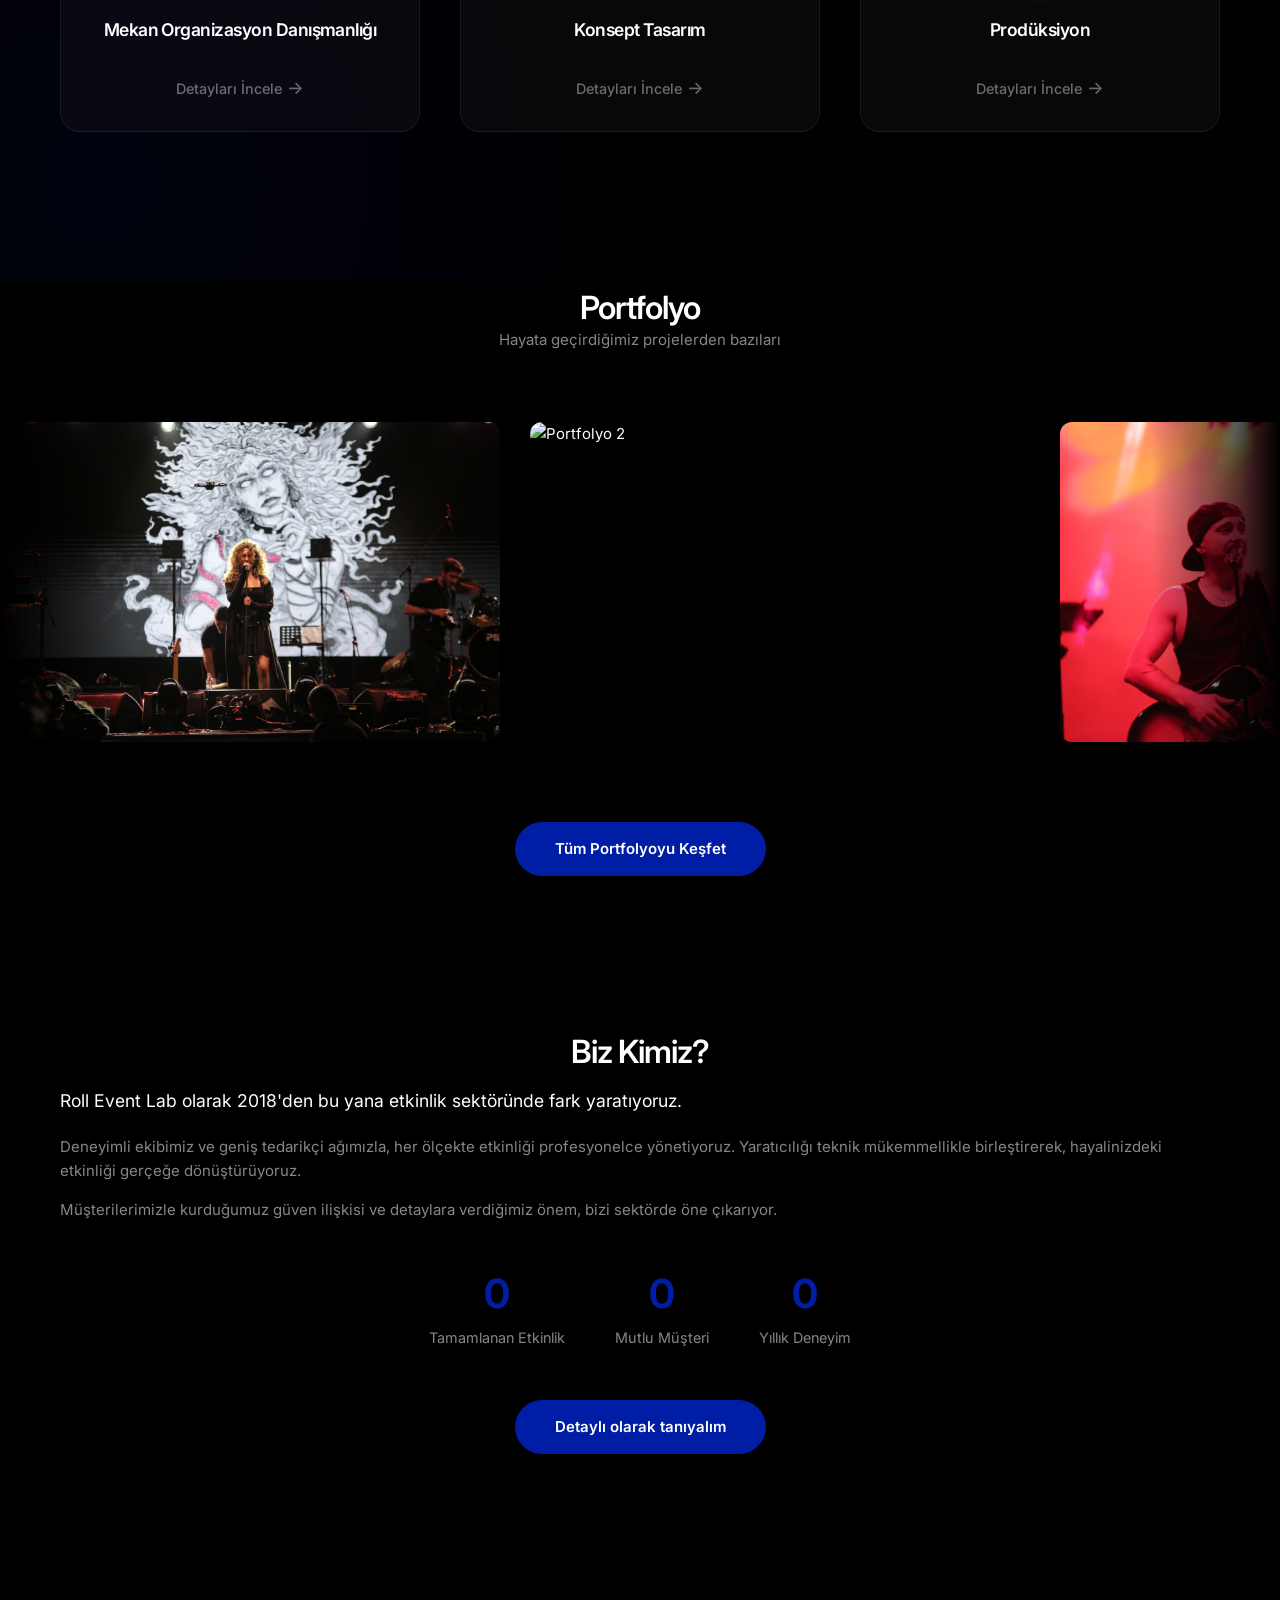
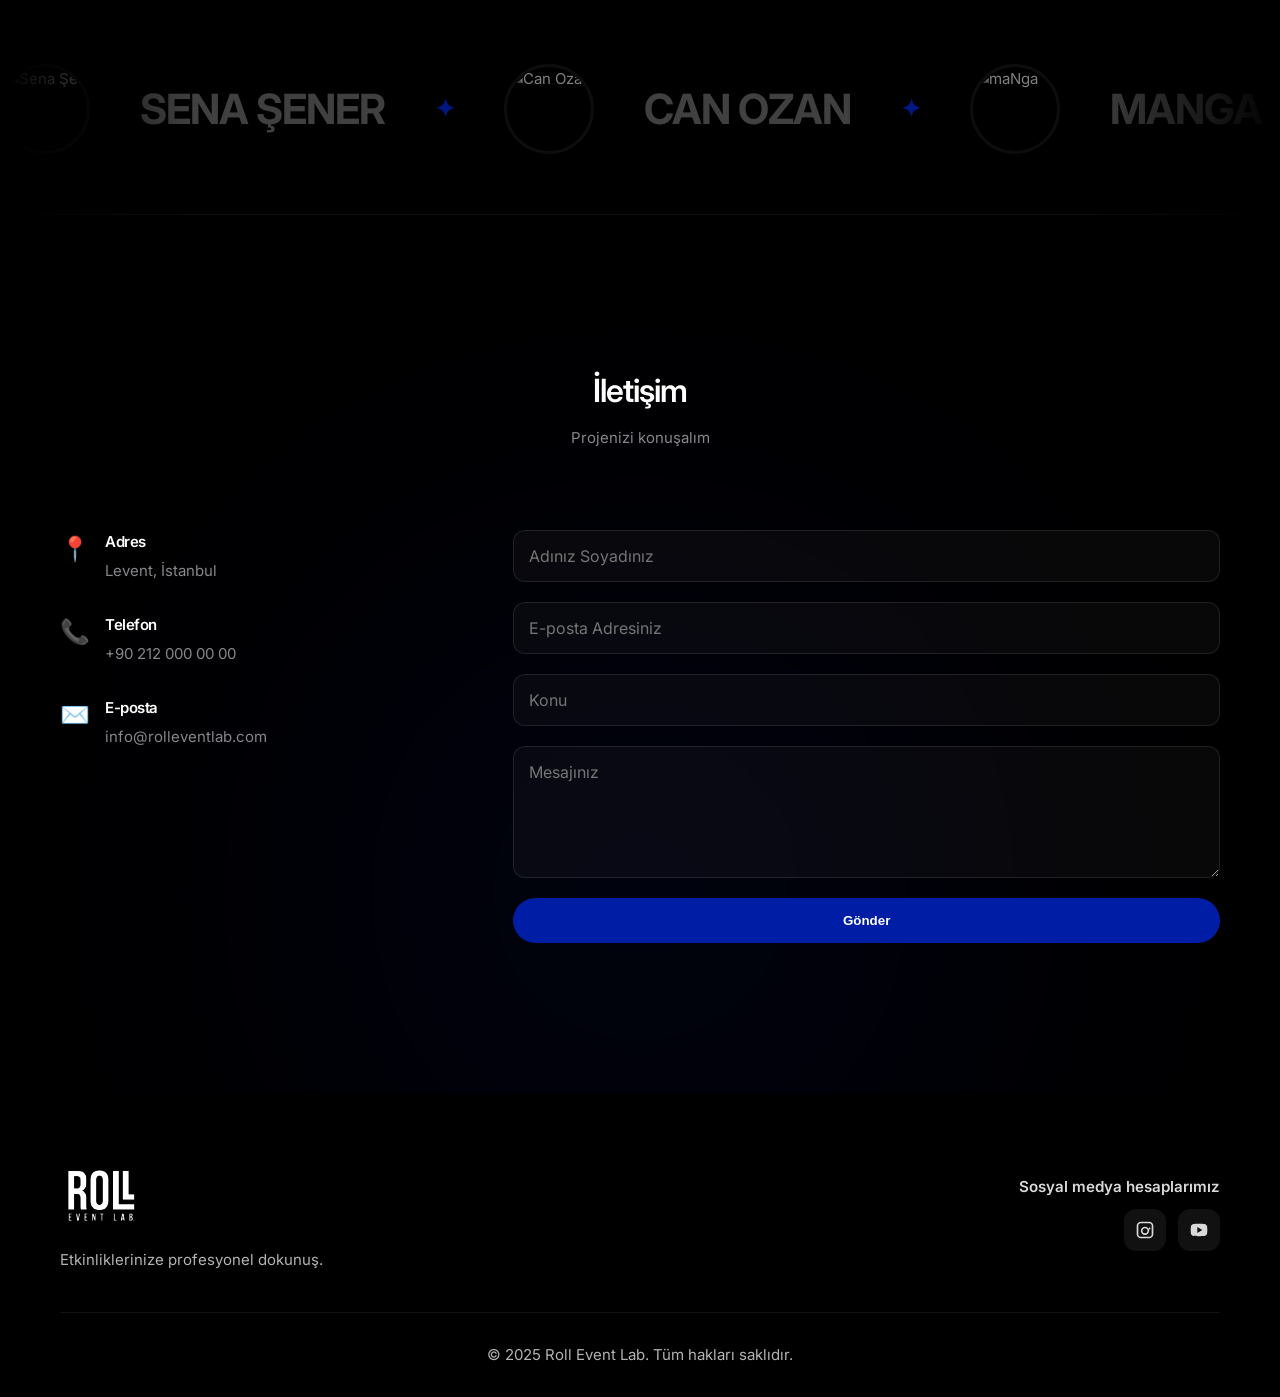
==== commit 820cf940: "hizmetler icon" ====
--- a/index.html
+++ b/index.html
@@ -47,32 +47,44 @@
 
             <div class="services-grid">
                 <a href="kurumsal-etkinlikler.html" class="service-card">
-                    <div class="service-icon" style="color: var(--primary);"></div>
+                    <div class="service-icon" style="color: var(--primary);">
+                        <svg viewBox="0 0 24 24" fill="none" stroke="currentColor" stroke-linecap="round" stroke-linejoin="round"><rect x="2" y="7" width="20" height="14" rx="2" ry="2"/><path d="M16 21V5a2 2 0 0 0-2-2h-4a2 2 0 0 0-2 2v16"/></svg>
+                    </div>
                     <h3>Kurumsal Etkinlikler</h3>
                     <div class="card-action">Detayları İncele <span>→</span></div>
                 </a>
                 <a href="ozel-gunler.html" class="service-card">
-                    <div class="service-icon" style="color: #FF6B6B;"></div>
+                    <div class="service-icon" style="color: #FF6B6B;">
+                        <svg viewBox="0 0 24 24" fill="none" stroke="currentColor" stroke-linecap="round" stroke-linejoin="round"><path d="M20 12v10H4V12"/><path d="M2 7h20v5H2z"/><path d="M12 22V7"/><path d="M12 7H7.5a2.5 2.5 0 0 1 0-5C11 2 12 7 12 7z"/><path d="M12 7h4.5a2.5 2.5 0 0 0 0-5C13 2 12 7 12 7z"/></svg>
+                    </div>
                     <h3>Özel Günler</h3>
                     <div class="card-action">Detayları İncele <span>→</span></div>
                 </a>
                 <a href="konser-festival.html" class="service-card">
-                    <div class="service-icon" style="color: #a855f7;"></div>
+                    <div class="service-icon" style="color: #a855f7;">
+                        <svg viewBox="0 0 24 24" fill="none" stroke="currentColor" stroke-linecap="round" stroke-linejoin="round"><path d="m12 8-9.04 9.06a2.82 2.82 0 1 0 3.98 3.98L16 12"/><circle cx="17" cy="7" r="5"/></svg>
+                    </div>
                     <h3>Konser & Festival Etkinlikleri</h3>
                     <div class="card-action">Detayları İncele <span>→</span></div>
                 </a>
                 <a href="mekan-danismanligi.html" class="service-card">
-                    <div class="service-icon" style="color: #3b82f6;"></div>
+                    <div class="service-icon" style="color: #3b82f6;">
+                        <svg viewBox="0 0 24 24" fill="none" stroke="currentColor" stroke-linecap="round" stroke-linejoin="round"><path d="M20 10c0 6-8 12-8 12s-8-6-8-12a8 8 0 0 1 16 0Z"/><circle cx="12" cy="10" r="3"/></svg>
+                    </div>
                     <h3>Mekan Organizasyon Danışmanlığı</h3>
                     <div class="card-action">Detayları İncele <span>→</span></div>
                 </a>
                 <a href="konsept-tasarim.html" class="service-card">
-                    <div class="service-icon" style="color: #14b8a6;"></div>
+                    <div class="service-icon" style="color: #14b8a6;">
+                        <svg viewBox="0 0 24 24" fill="none" stroke="currentColor" stroke-linecap="round" stroke-linejoin="round"><circle cx="12" cy="12" r="10"/><line x1="14.31" y1="8" x2="20.05" y2="17.94"/><line x1="9.69" y1="8" x2="21.17" y2="8"/><line x1="7.38" y1="12" x2="13.12" y2="2.06"/><line x1="9.69" y1="16" x2="3.95" y2="6.06"/><line x1="14.31" y1="16" x2="2.83" y2="16"/><line x1="16.62" y1="12" x2="10.88" y2="21.94"/></svg>
+                    </div>
                     <h3>Konsept Tasarım</h3>
                     <div class="card-action">Detayları İncele <span>→</span></div>
                 </a>
                 <a href="produksiyon.html" class="service-card">
-                    <div class="service-icon" style="color: #f59e0b;"></div>
+                    <div class="service-icon" style="color: #f59e0b;">
+                        <svg viewBox="0 0 24 24" fill="none" stroke="currentColor" stroke-linecap="round" stroke-linejoin="round"><rect x="2" y="2" width="20" height="20" rx="2.18" ry="2.18"/><line x1="7" y1="2" x2="7" y2="22"/><line x1="17" y1="2" x2="17" y2="22"/><line x1="2" y1="12" x2="22" y2="12"/><line x1="2" y1="7" x2="7" y2="7"/><line x1="2" y1="17" x2="7" y2="17"/><line x1="17" y1="17" x2="22" y2="17"/><line x1="17" y1="7" x2="22" y2="7"/></svg>
+                    </div>
                     <h3>Prodüksiyon</h3>
                     <div class="card-action">Detayları İncele <span>→</span></div>
                 </a>
--- a/css.css
+++ b/css.css
@@ -256,6 +256,7 @@
     background: linear-gradient(270deg, var(--primary), #FF00AA, #00E5FF, var(--primary));
     background-size: 400% 400%;
     -webkit-background-clip: text;
+    background-clip: text;
     -webkit-text-fill-color: transparent;
     animation: shineText 8s ease infinite;
 }
@@ -439,26 +440,27 @@
 }
 
 .service-icon {
-    width: 36px;
-    height: 36px;
-    background-color: currentColor;
-    -webkit-mask-image: url("data:image/svg+xml,%3Csvg xmlns='http://www.w3.org/2000/svg' viewBox='0 0 100 100'%3E%3Cpath d='M 50 0 C 50 40, 60 50, 100 50 C 60 50, 50 60, 50 100 C 50 60, 40 50, 0 50 C 40 50, 50 40, 50 0 Z'/%3E%3C/svg%3E");
-    -webkit-mask-size: contain;
-    -webkit-mask-repeat: no-repeat;
-    -webkit-mask-position: center;
-    mask-image: url("data:image/svg+xml,%3Csvg xmlns='http://www.w3.org/2000/svg' viewBox='0 0 100 100'%3E%3Cpath d='M 50 0 C 50 40, 60 50, 100 50 C 60 50, 50 60, 50 100 C 50 60, 40 50, 0 50 C 40 50, 50 40, 50 0 Z'/%3E%3C/svg%3E");
-    mask-size: contain;
-    mask-repeat: no-repeat;
-    mask-position: center;
+    width: 54px;
+    height: 54px;
     margin: 10px auto 30px;
-    position: relative;
-    filter: drop-shadow(0 0 8px currentColor);
+    display: flex;
+    align-items: center;
+    justify-content: center;
+    position: relative;
+    filter: drop-shadow(0 0 10px currentColor);
     transition: transform 0.6s cubic-bezier(0.16, 1, 0.3, 1), filter 0.6s cubic-bezier(0.16, 1, 0.3, 1);
 }
 
+.service-icon svg {
+    width: 100%;
+    height: 100%;
+    stroke: currentColor;
+    stroke-width: 1.5;
+}
+
 .service-card:hover .service-icon {
-    transform: scale(1.3) rotate(90deg);
-    filter: drop-shadow(0 0 16px currentColor);
+    transform: scale(1.25) translateY(-8px);
+    filter: drop-shadow(0 0 25px currentColor);
 }
 
 .service-card h3 {
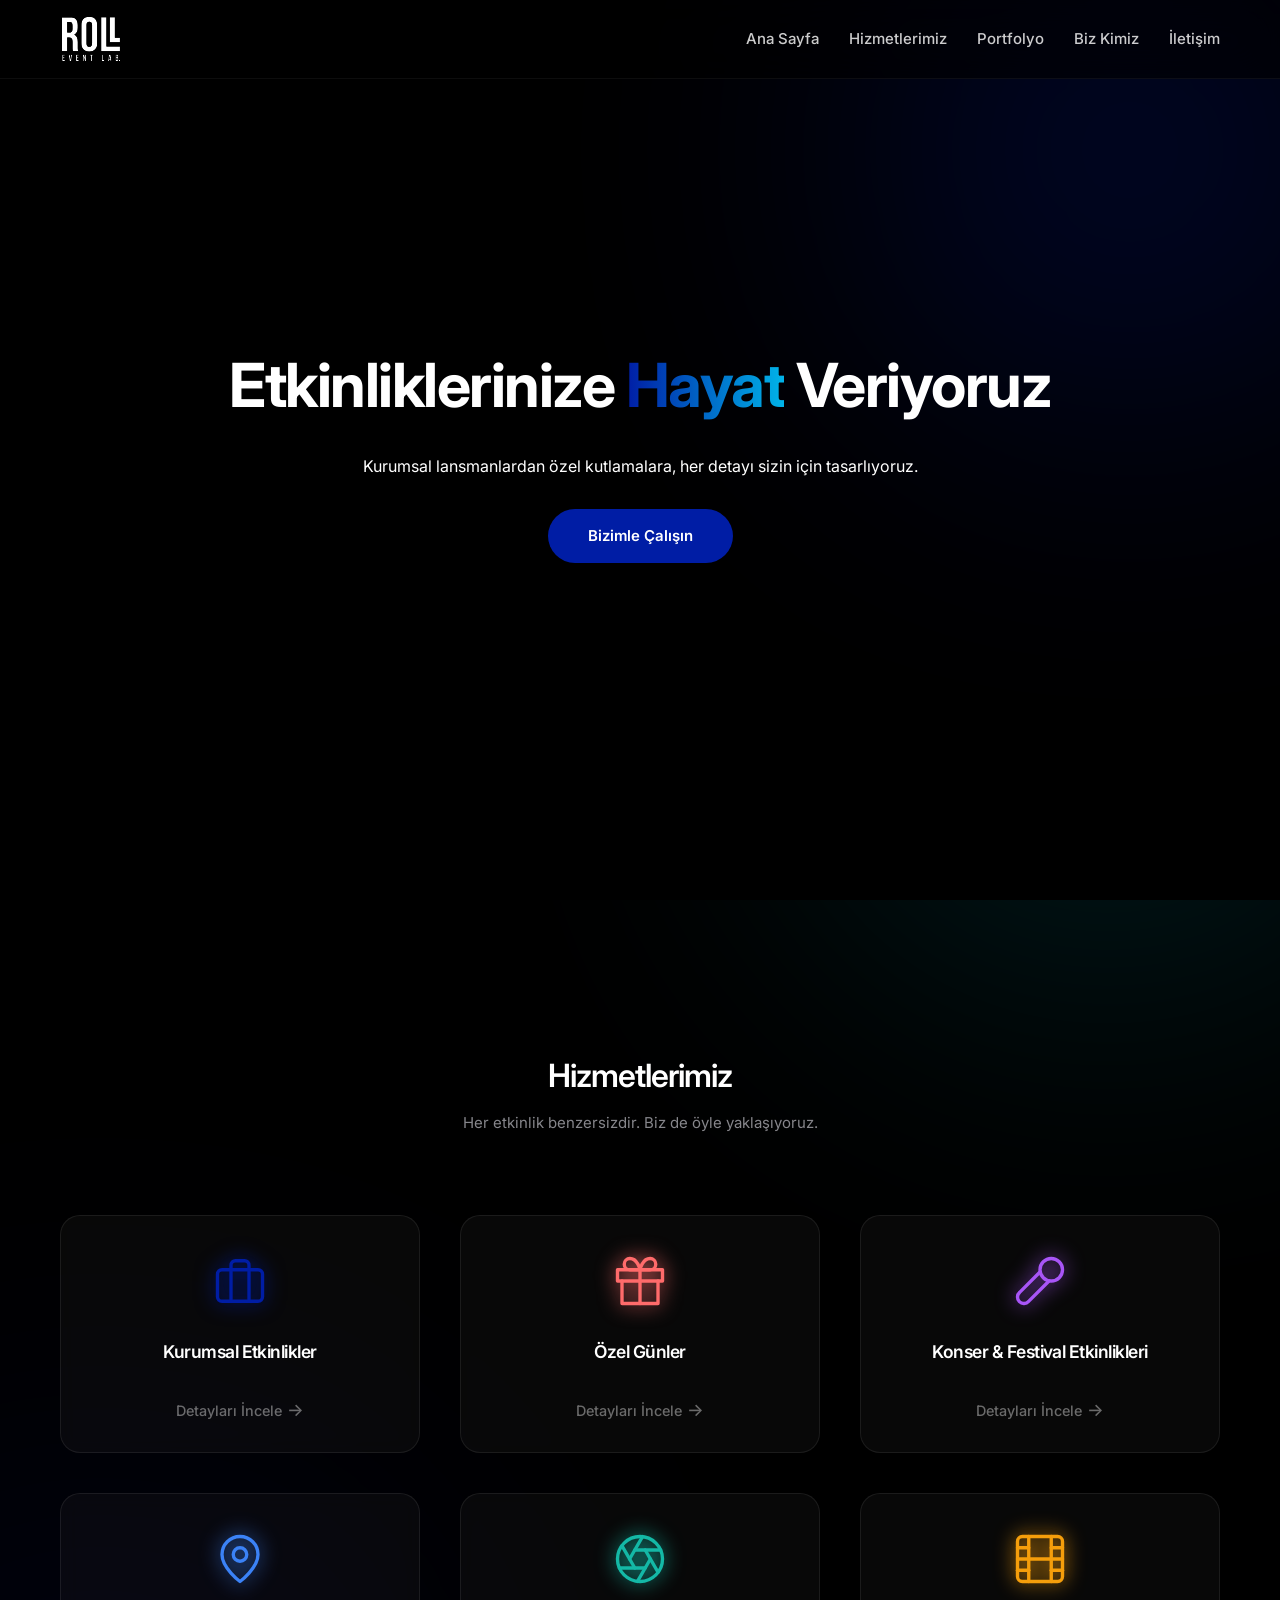
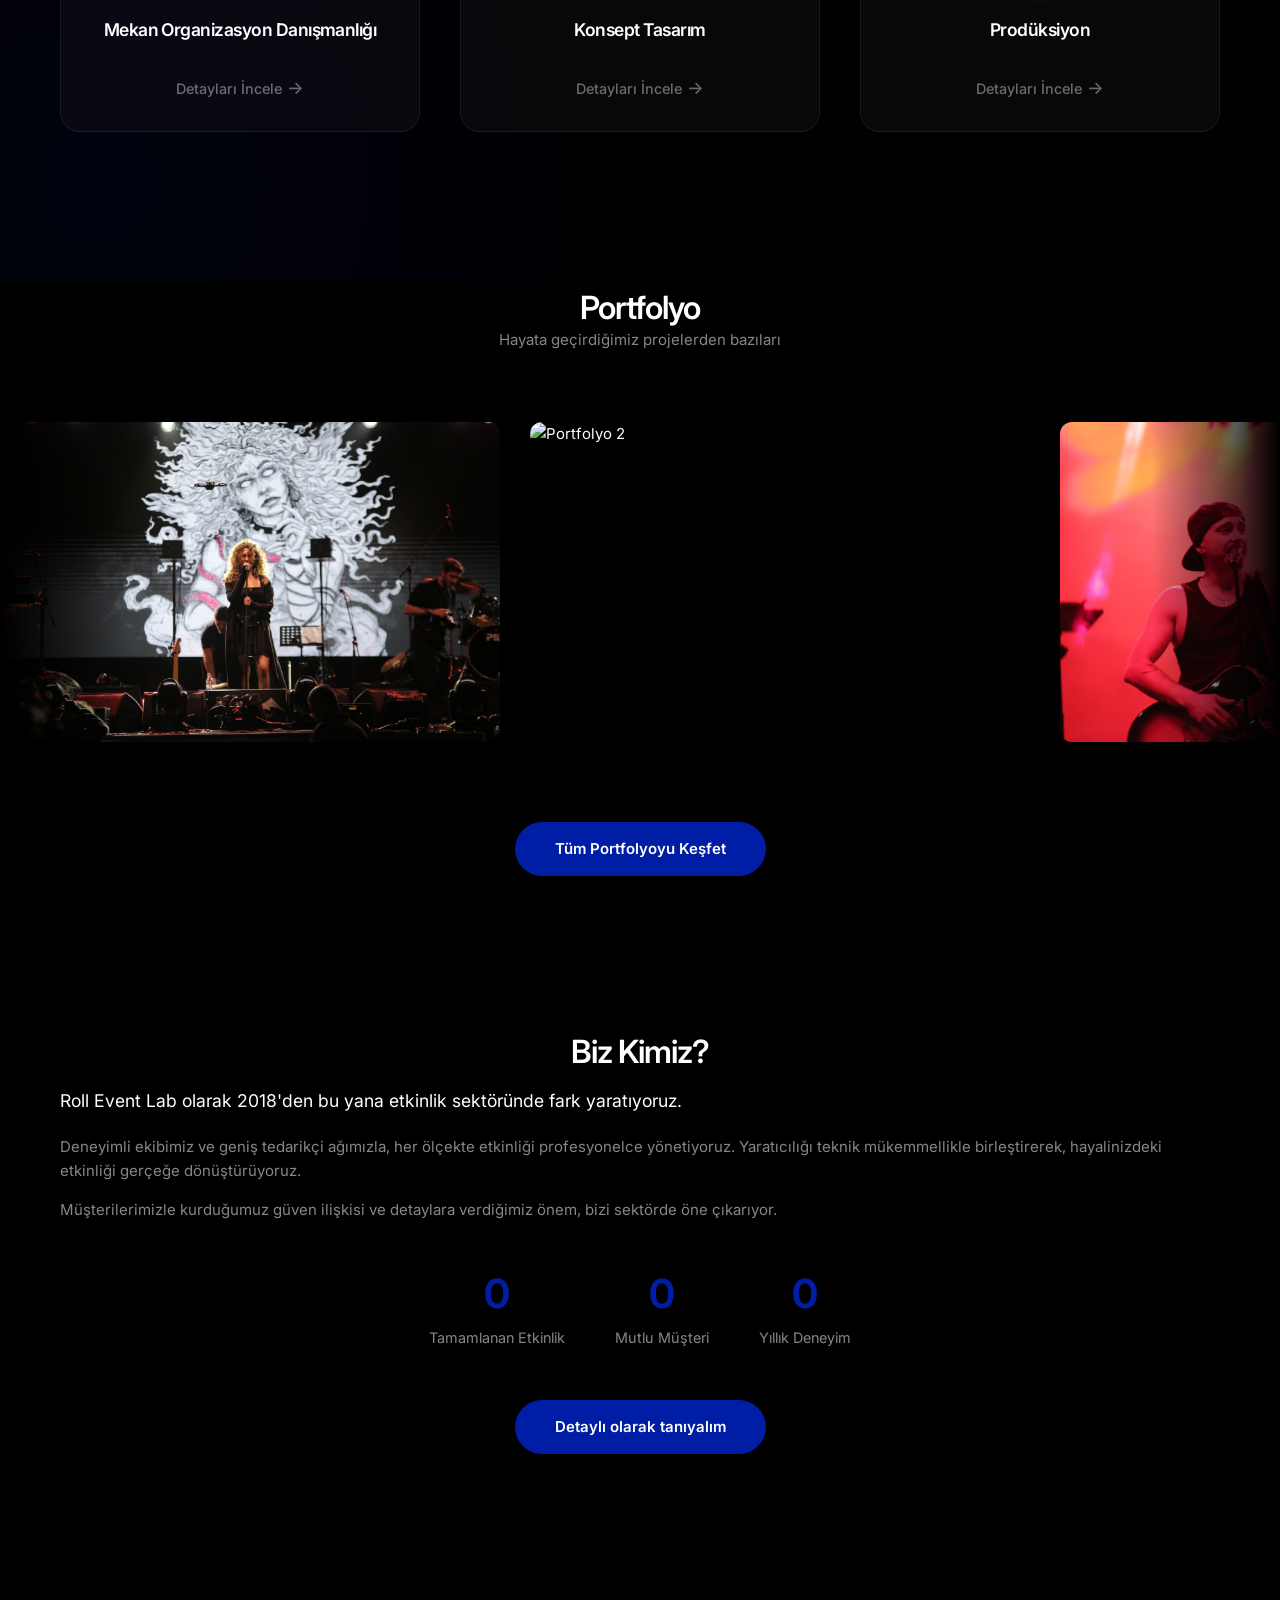
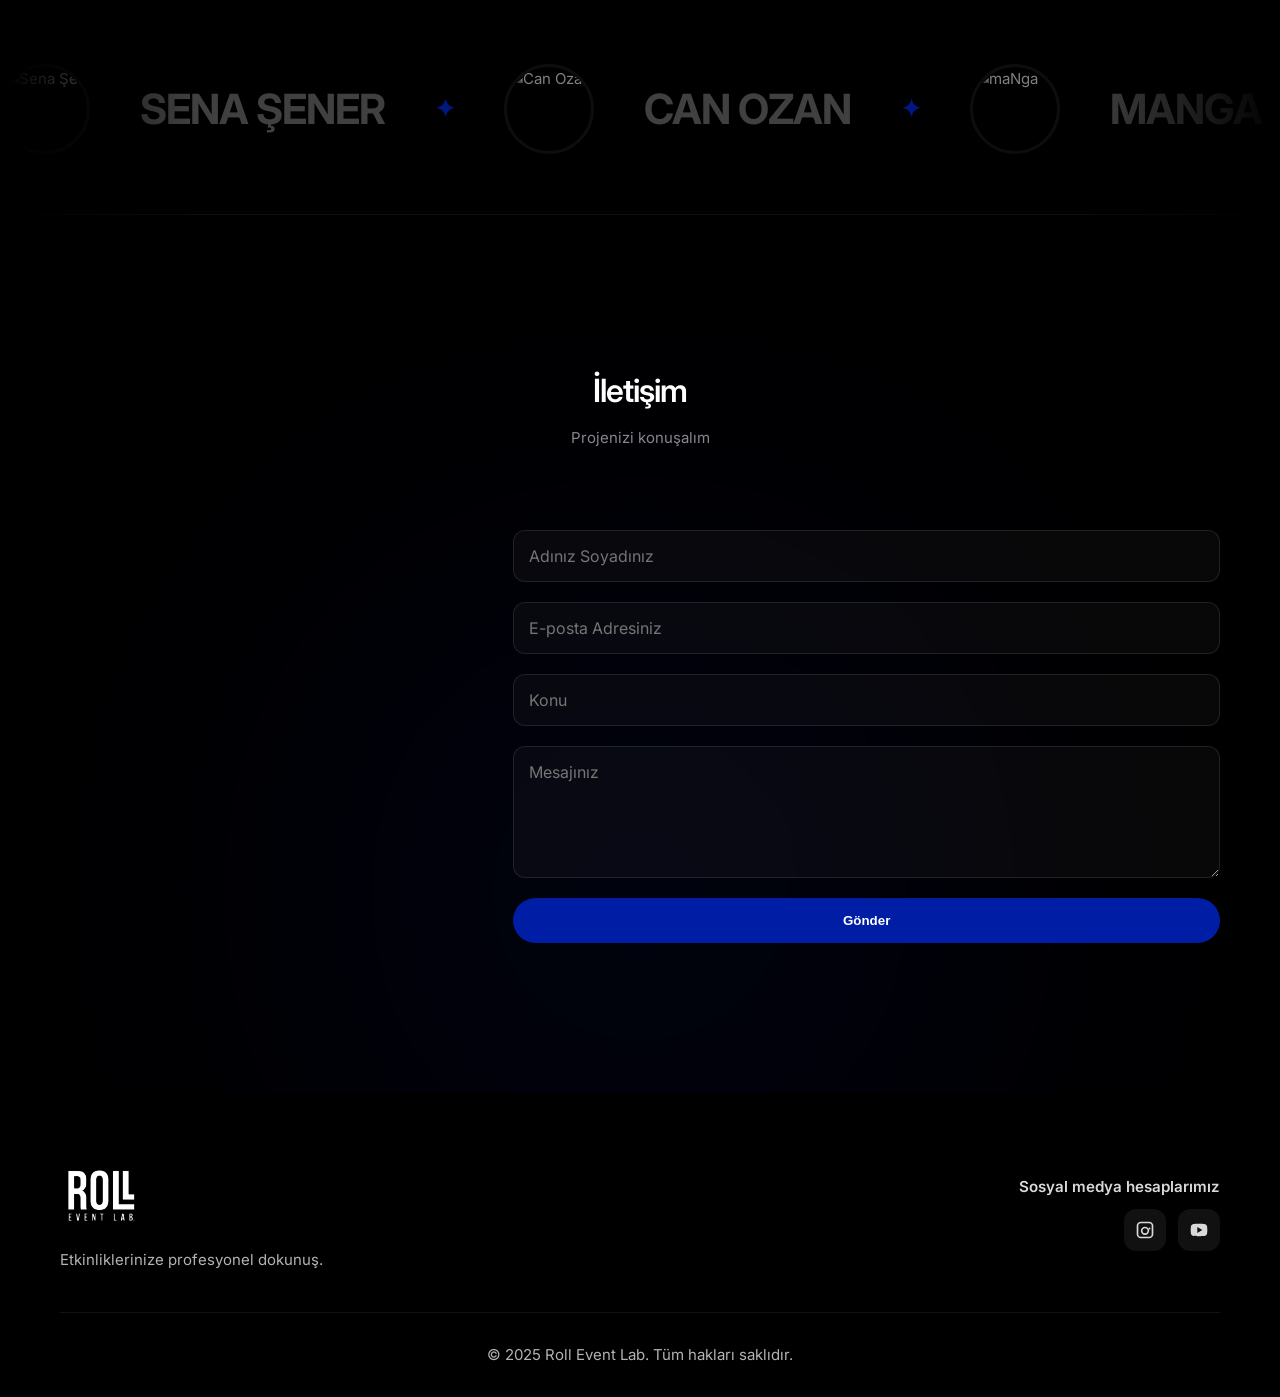
==== commit d2104d9b: "icon" ====
--- a/index.html
+++ b/index.html
@@ -6,8 +6,7 @@
     <meta name="viewport" content="width=device-width, initial-scale=1.0">
     <title>Roll Event Lab | Etkinlik & Organizasyon</title>
     <link rel="stylesheet" href="css.css">
-    <link href="https://fonts.googleapis.com/css2?family=Inter:wght@300;400;500;600;700&display=swap"
-        rel="stylesheet">
+    <link href="https://fonts.googleapis.com/css2?family=Inter:wght@300;400;500;600;700&display=swap" rel="stylesheet">
 </head>
 
 <body>
@@ -48,42 +47,80 @@
             <div class="services-grid">
                 <a href="kurumsal-etkinlikler.html" class="service-card">
                     <div class="service-icon" style="color: var(--primary);">
-                        <svg viewBox="0 0 24 24" fill="none" stroke="currentColor" stroke-linecap="round" stroke-linejoin="round"><rect x="2" y="7" width="20" height="14" rx="2" ry="2"/><path d="M16 21V5a2 2 0 0 0-2-2h-4a2 2 0 0 0-2 2v16"/></svg>
+                        <svg viewBox="0 0 24 24" fill="none" stroke="currentColor" stroke-linecap="round"
+                            stroke-linejoin="round">
+                            <rect x="2" y="7" width="20" height="14" rx="2" ry="2" />
+                            <path d="M16 21V5a2 2 0 0 0-2-2h-4a2 2 0 0 0-2 2v16" />
+                        </svg>
                     </div>
                     <h3>Kurumsal Etkinlikler</h3>
                     <div class="card-action">Detayları İncele <span>→</span></div>
                 </a>
                 <a href="ozel-gunler.html" class="service-card">
                     <div class="service-icon" style="color: #FF6B6B;">
-                        <svg viewBox="0 0 24 24" fill="none" stroke="currentColor" stroke-linecap="round" stroke-linejoin="round"><path d="M20 12v10H4V12"/><path d="M2 7h20v5H2z"/><path d="M12 22V7"/><path d="M12 7H7.5a2.5 2.5 0 0 1 0-5C11 2 12 7 12 7z"/><path d="M12 7h4.5a2.5 2.5 0 0 0 0-5C13 2 12 7 12 7z"/></svg>
+                        <svg viewBox="0 0 24 24" fill="none" stroke="currentColor" stroke-linecap="round"
+                            stroke-linejoin="round">
+                            <path d="M20 12v10H4V12" />
+                            <path d="M2 7h20v5H2z" />
+                            <path d="M12 22V7" />
+                            <path d="M12 7H7.5a2.5 2.5 0 0 1 0-5C11 2 12 7 12 7z" />
+                            <path d="M12 7h4.5a2.5 2.5 0 0 0 0-5C13 2 12 7 12 7z" />
+                        </svg>
                     </div>
                     <h3>Özel Günler</h3>
                     <div class="card-action">Detayları İncele <span>→</span></div>
                 </a>
                 <a href="konser-festival.html" class="service-card">
                     <div class="service-icon" style="color: #a855f7;">
-                        <svg viewBox="0 0 24 24" fill="none" stroke="currentColor" stroke-linecap="round" stroke-linejoin="round"><path d="m12 8-9.04 9.06a2.82 2.82 0 1 0 3.98 3.98L16 12"/><circle cx="17" cy="7" r="5"/></svg>
+                        <svg viewBox="0 0 24 24" fill="none" stroke="currentColor" stroke-linecap="round"
+                            stroke-linejoin="round">
+                            <path d="m12 8-9.04 9.06a2.82 2.82 0 1 0 3.98 3.98L16 12" />
+                            <circle cx="17" cy="7" r="5" />
+                        </svg>
                     </div>
                     <h3>Konser & Festival Etkinlikleri</h3>
                     <div class="card-action">Detayları İncele <span>→</span></div>
                 </a>
                 <a href="mekan-danismanligi.html" class="service-card">
                     <div class="service-icon" style="color: #3b82f6;">
-                        <svg viewBox="0 0 24 24" fill="none" stroke="currentColor" stroke-linecap="round" stroke-linejoin="round"><path d="M20 10c0 6-8 12-8 12s-8-6-8-12a8 8 0 0 1 16 0Z"/><circle cx="12" cy="10" r="3"/></svg>
+                        <svg viewBox="0 0 24 24" fill="none" stroke="currentColor" stroke-linecap="round"
+                            stroke-linejoin="round">
+                            <path d="M20 10c0 6-8 12-8 12s-8-6-8-12a8 8 0 0 1 16 0Z" />
+                            <circle cx="12" cy="10" r="3" />
+                        </svg>
                     </div>
                     <h3>Mekan Organizasyon Danışmanlığı</h3>
                     <div class="card-action">Detayları İncele <span>→</span></div>
                 </a>
                 <a href="konsept-tasarim.html" class="service-card">
                     <div class="service-icon" style="color: #14b8a6;">
-                        <svg viewBox="0 0 24 24" fill="none" stroke="currentColor" stroke-linecap="round" stroke-linejoin="round"><circle cx="12" cy="12" r="10"/><line x1="14.31" y1="8" x2="20.05" y2="17.94"/><line x1="9.69" y1="8" x2="21.17" y2="8"/><line x1="7.38" y1="12" x2="13.12" y2="2.06"/><line x1="9.69" y1="16" x2="3.95" y2="6.06"/><line x1="14.31" y1="16" x2="2.83" y2="16"/><line x1="16.62" y1="12" x2="10.88" y2="21.94"/></svg>
+                        <svg viewBox="0 0 24 24" fill="none" stroke="currentColor" stroke-linecap="round"
+                            stroke-linejoin="round">
+                            <circle cx="12" cy="12" r="10" />
+                            <line x1="14.31" y1="8" x2="20.05" y2="17.94" />
+                            <line x1="9.69" y1="8" x2="21.17" y2="8" />
+                            <line x1="7.38" y1="12" x2="13.12" y2="2.06" />
+                            <line x1="9.69" y1="16" x2="3.95" y2="6.06" />
+                            <line x1="14.31" y1="16" x2="2.83" y2="16" />
+                            <line x1="16.62" y1="12" x2="10.88" y2="21.94" />
+                        </svg>
                     </div>
                     <h3>Konsept Tasarım</h3>
                     <div class="card-action">Detayları İncele <span>→</span></div>
                 </a>
                 <a href="produksiyon.html" class="service-card">
                     <div class="service-icon" style="color: #f59e0b;">
-                        <svg viewBox="0 0 24 24" fill="none" stroke="currentColor" stroke-linecap="round" stroke-linejoin="round"><rect x="2" y="2" width="20" height="20" rx="2.18" ry="2.18"/><line x1="7" y1="2" x2="7" y2="22"/><line x1="17" y1="2" x2="17" y2="22"/><line x1="2" y1="12" x2="22" y2="12"/><line x1="2" y1="7" x2="7" y2="7"/><line x1="2" y1="17" x2="7" y2="17"/><line x1="17" y1="17" x2="22" y2="17"/><line x1="17" y1="7" x2="22" y2="7"/></svg>
+                        <svg viewBox="0 0 24 24" fill="none" stroke="currentColor" stroke-linecap="round"
+                            stroke-linejoin="round">
+                            <rect x="2" y="2" width="20" height="20" rx="2.18" ry="2.18" />
+                            <line x1="7" y1="2" x2="7" y2="22" />
+                            <line x1="17" y1="2" x2="17" y2="22" />
+                            <line x1="2" y1="12" x2="22" y2="12" />
+                            <line x1="2" y1="7" x2="7" y2="7" />
+                            <line x1="2" y1="17" x2="7" y2="17" />
+                            <line x1="17" y1="17" x2="22" y2="17" />
+                            <line x1="17" y1="7" x2="22" y2="7" />
+                        </svg>
                     </div>
                     <h3>Prodüksiyon</h3>
                     <div class="card-action">Detayları İncele <span>→</span></div>
@@ -159,35 +196,47 @@
     <!-- Markalar / Partnerler Marquee -->
     <div class="brand-marquee" aria-hidden="true">
         <div class="marquee-content">
-            <img src="https://upload.wikimedia.org/wikipedia/commons/thumb/1/17/Sena_%C5%9Eener_-_20.10.22.jpg/330px-Sena_%C5%9Eener_-_20.10.22.jpg" alt="Sena Şener" class="marquee-img" crossorigin="anonymous">
+            <img src="https://upload.wikimedia.org/wikipedia/commons/thumb/1/17/Sena_%C5%9Eener_-_20.10.22.jpg/330px-Sena_%C5%9Eener_-_20.10.22.jpg"
+                alt="Sena Şener" class="marquee-img" crossorigin="anonymous">
             <span>SENA ŞENER</span><span class="dot">✦</span>
-            
-            <img src="https://upload.wikimedia.org/wikipedia/commons/thumb/c/cc/Can_Ozan_-_22.11.19.jpg/330px-Can_Ozan_-_22.11.19.jpg" alt="Can Ozan" class="marquee-img" crossorigin="anonymous">
+
+            <img src="https://upload.wikimedia.org/wikipedia/commons/thumb/c/cc/Can_Ozan_-_22.11.19.jpg/330px-Can_Ozan_-_22.11.19.jpg"
+                alt="Can Ozan" class="marquee-img" crossorigin="anonymous">
             <span>CAN OZAN</span><span class="dot">✦</span>
-            
-            <img src="https://upload.wikimedia.org/wikipedia/commons/thumb/4/40/MaNga_-_aktivioslo_-_crop.jpg/330px-MaNga_-_aktivioslo_-_crop.jpg" alt="maNga" class="marquee-img" crossorigin="anonymous">
+
+            <img src="https://upload.wikimedia.org/wikipedia/commons/thumb/4/40/MaNga_-_aktivioslo_-_crop.jpg/330px-MaNga_-_aktivioslo_-_crop.jpg"
+                alt="maNga" class="marquee-img" crossorigin="anonymous">
             <span>maNga</span><span class="dot">✦</span>
-            
-            <img src="https://upload.wikimedia.org/wikipedia/commons/b/b4/Pinhani_logo.png" alt="Pinhani" class="marquee-img" style="object-fit: contain; padding: 5px; background: white;" crossorigin="anonymous">
+
+            <img src="https://upload.wikimedia.org/wikipedia/commons/b/b4/Pinhani_logo.png" alt="Pinhani"
+                class="marquee-img" style="object-fit: contain; padding: 5px; background: white;"
+                crossorigin="anonymous">
             <span>PİNHANİ</span><span class="dot">✦</span>
-            
-            <img src="https://upload.wikimedia.org/wikipedia/tr/e/e7/Tnk_logo.jpg" alt="TNK" class="marquee-img" style="object-fit: contain; padding: 5px;" crossorigin="anonymous">
+
+            <img src="https://upload.wikimedia.org/wikipedia/tr/e/e7/Tnk_logo.jpg" alt="TNK" class="marquee-img"
+                style="object-fit: contain; padding: 5px;" crossorigin="anonymous">
             <span>TNK</span><span class="dot">✦</span>
         </div>
         <div class="marquee-content">
-            <img src="https://upload.wikimedia.org/wikipedia/commons/thumb/1/17/Sena_%C5%9Eener_-_20.10.22.jpg/330px-Sena_%C5%9Eener_-_20.10.22.jpg" alt="Sena Şener" class="marquee-img" crossorigin="anonymous">
+            <img src="https://upload.wikimedia.org/wikipedia/commons/thumb/1/17/Sena_%C5%9Eener_-_20.10.22.jpg/330px-Sena_%C5%9Eener_-_20.10.22.jpg"
+                alt="Sena Şener" class="marquee-img" crossorigin="anonymous">
             <span>SENA ŞENER</span><span class="dot">✦</span>
-            
-            <img src="https://upload.wikimedia.org/wikipedia/commons/thumb/c/cc/Can_Ozan_-_22.11.19.jpg/330px-Can_Ozan_-_22.11.19.jpg" alt="Can Ozan" class="marquee-img" crossorigin="anonymous">
+
+            <img src="https://upload.wikimedia.org/wikipedia/commons/thumb/c/cc/Can_Ozan_-_22.11.19.jpg/330px-Can_Ozan_-_22.11.19.jpg"
+                alt="Can Ozan" class="marquee-img" crossorigin="anonymous">
             <span>CAN OZAN</span><span class="dot">✦</span>
-            
-            <img src="https://upload.wikimedia.org/wikipedia/commons/thumb/4/40/MaNga_-_aktivioslo_-_crop.jpg/330px-MaNga_-_aktivioslo_-_crop.jpg" alt="maNga" class="marquee-img" crossorigin="anonymous">
+
+            <img src="https://upload.wikimedia.org/wikipedia/commons/thumb/4/40/MaNga_-_aktivioslo_-_crop.jpg/330px-MaNga_-_aktivioslo_-_crop.jpg"
+                alt="maNga" class="marquee-img" crossorigin="anonymous">
             <span>maNga</span><span class="dot">✦</span>
-            
-            <img src="https://upload.wikimedia.org/wikipedia/commons/b/b4/Pinhani_logo.png" alt="Pinhani" class="marquee-img" style="object-fit: contain; padding: 5px; background: white;" crossorigin="anonymous">
+
+            <img src="https://upload.wikimedia.org/wikipedia/commons/b/b4/Pinhani_logo.png" alt="Pinhani"
+                class="marquee-img" style="object-fit: contain; padding: 5px; background: white;"
+                crossorigin="anonymous">
             <span>PİNHANİ</span><span class="dot">✦</span>
-            
-            <img src="https://upload.wikimedia.org/wikipedia/tr/e/e7/Tnk_logo.jpg" alt="TNK" class="marquee-img" style="object-fit: contain; padding: 5px;" crossorigin="anonymous">
+
+            <img src="https://upload.wikimedia.org/wikipedia/tr/e/e7/Tnk_logo.jpg" alt="TNK" class="marquee-img"
+                style="object-fit: contain; padding: 5px;" crossorigin="anonymous">
             <span>TNK</span><span class="dot">✦</span>
         </div>
     </div>
